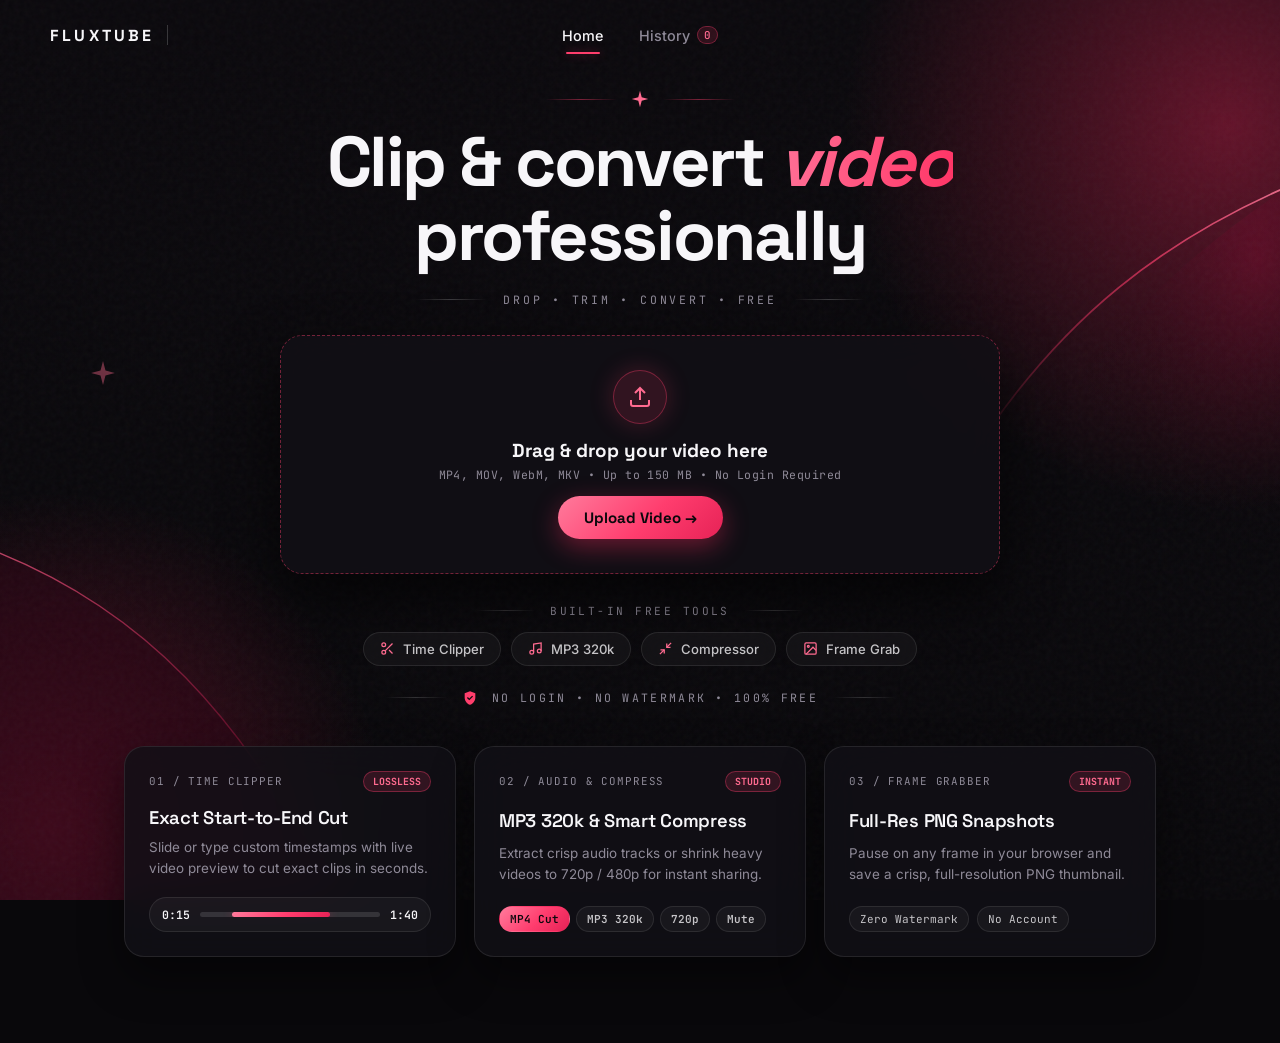
==== templates/index.html @ ae0ad6fe "Add dedicated drag-and-drop upload box" ====
<!DOCTYPE html>
<html lang="en">
<head>
  <meta charset="UTF-8" />
  <meta name="viewport" content="width=device-width, initial-scale=1.0" />
  <title>FLUXTUBE — Cinema-Grade YouTube Extractor</title>
  <link rel="preconnect" href="https://fonts.googleapis.com" />
  <link rel="preconnect" href="https://fonts.gstatic.com" crossorigin />
  <link href="https://fonts.googleapis.com/css2?family=Inter:wght@400;500;600;700&family=JetBrains+Mono:wght@400;500;600&family=Space+Grotesk:wght@500;600;700&display=swap" rel="stylesheet" />
  <link rel="stylesheet" href="/static/style.css?v=11" />
</head>
<body>
  <!-- Dark Obsidian & Luminous Crimson-Rose Arcs Background -->
  <div class="bg-canvas" aria-hidden="true">
    <svg class="bg-curves-svg" viewBox="0 0 1440 900" preserveAspectRatio="none">
      <defs>
        <linearGradient id="crimsonArcTR" x1="0" y1="1" x2="1" y2="0">
          <stop offset="0%" stop-color="#FF2E63" stop-opacity="0" />
          <stop offset="60%" stop-color="#FF3B6B" stop-opacity="0.65" />
          <stop offset="100%" stop-color="#FF85A4" stop-opacity="0.9" />
        </linearGradient>
        <linearGradient id="crimsonArcBL" x1="0" y1="0" x2="1" y2="1">
          <stop offset="0%" stop-color="#FF5E88" stop-opacity="0.75" />
          <stop offset="65%" stop-color="#C8164B" stop-opacity="0.35" />
          <stop offset="100%" stop-color="#09080B" stop-opacity="0" />
        </linearGradient>
        <radialGradient id="darkFoldTR" cx="88%" cy="12%" r="42%">
          <stop offset="0%" stop-color="#7A0C2E" stop-opacity="0.42" />
          <stop offset="100%" stop-color="#09080B" stop-opacity="0" />
        </radialGradient>
      </defs>
      <!-- Top-right glowing crimson light arc -->
      <path d="M940,900 C1040,560 1200,320 1480,170 L1480,900 Z" fill="url(#darkFoldTR)" />
      <path d="M1090,460 C1190,320 1310,235 1480,175" fill="none" stroke="url(#crimsonArcTR)" stroke-width="1.8" />
      <!-- Bottom-left glowing crimson light arc -->
      <path d="M-40,540 C160,600 280,720 390,920 L-40,920 Z" fill="#2B0714" opacity="0.55" />
      <path d="M-40,540 C160,600 280,720 390,920" fill="none" stroke="url(#crimsonArcBL)" stroke-width="1.6" />
    </svg>
  </div>
  <div class="bg-grain"></div>

  <div class="sparkle-accent" aria-hidden="true">
    <svg width="26" height="26" viewBox="0 0 24 24" fill="currentColor">
      <path d="M12 1L14.3 9.7L23 12L14.3 14.3L12 23L9.7 14.3L1 12L9.7 9.7L12 1Z" />
    </svg>
  </div>

  <header class="topbar">
    <div class="topbar-inner">
      <a href="/" class="brand">
        <span class="brand-name">FLUXTUBE</span>
        <span class="brand-divider"></span>
      </a>

      <nav class="nav-center">
        <a href="/" class="nav-link active">Home</a>
        <button type="button" class="nav-link" id="historyToggle">
          <span>History</span>
          <span class="history-count" id="historyCount">0</span>
        </button>
      </nav>

      <div class="topbar-actions"></div>
    </div>
  </header>

  <main class="container">
    <section class="hero-luxury" id="heroSection">
      <div class="hero-landing-only" id="heroTop">
        <div class="ornament-line">
          <svg width="18" height="18" viewBox="0 0 24 24" fill="currentColor">
            <path d="M12 1L14.3 9.7L23 12L14.3 14.3L12 23L9.7 14.3L1 12L9.7 9.7L12 1Z" />
          </svg>
        </div>

        <h1 class="hero-title">
          Clip &amp; convert <span class="serif-italic">video</span><br />professionally
        </h1>

        <div class="hero-subline">DROP • TRIM • CONVERT • FREE</div>
      </div>

      <div class="command-bar-wrap">
        <div class="upload-drop-box" id="dropZoneBar" role="button" tabindex="0">
          <input type="file" id="videoFileInput" accept="video/*,.mp4,.mov,.webm,.mkv,.m4v" hidden />
          <div class="upload-icon-ring">
            <svg width="24" height="24" viewBox="0 0 24 24" fill="none" stroke="currentColor" stroke-width="2">
              <path d="M21 15v4a2 2 0 0 1-2 2H5a2 2 0 0 1-2-2v-4"></path>
              <polyline points="17 8 12 3 7 8"></polyline>
              <line x1="12" y1="3" x2="12" y2="15"></line>
            </svg>
          </div>
          <div class="upload-copy">
            <div class="upload-title" id="dropFileLabel">Drag &amp; drop your video here</div>
            <div class="upload-sub">MP4, MOV, WebM, MKV • Up to 150 MB • No Login Required</div>
          </div>
          <button type="button" class="btn-primary upload-cta-btn" id="pickFileBtn">
            <span class="btn-label">Upload Video →</span>
          </button>
        </div>
        <div class="error-banner" id="errorBanner" hidden></div>
      </div>

      <div class="hero-landing-only" id="heroBottom">
        <div class="platforms-block">
          <div class="section-hairline-label">Built-In Free Tools</div>
          <div class="platforms-logos">
            <span class="platform-chip">
              <svg width="15" height="15" viewBox="0 0 24 24" fill="none" stroke="currentColor" stroke-width="2">
                <circle cx="6" cy="6" r="3"></circle>
                <circle cx="6" cy="18" r="3"></circle>
                <line x1="20" y1="4" x2="8.12" y2="15.88"></line>
                <line x1="14.47" y1="14.48" x2="20" y2="20"></line>
              </svg>
              <span>Time Clipper</span>
            </span>
            <span class="platform-chip">
              <svg width="15" height="15" viewBox="0 0 24 24" fill="none" stroke="currentColor" stroke-width="2">
                <path d="M9 18V5l12-2v13"></path>
                <circle cx="6" cy="18" r="3"></circle>
                <circle cx="18" cy="16" r="3"></circle>
              </svg>
              <span>MP3 320k</span>
            </span>
            <span class="platform-chip">
              <svg width="15" height="15" viewBox="0 0 24 24" fill="none" stroke="currentColor" stroke-width="2">
                <polyline points="4 14 10 14 10 20"></polyline>
                <polyline points="20 10 14 10 14 4"></polyline>
                <line x1="14" y1="10" x2="21" y2="3"></line>
                <line x1="3" y1="21" x2="10" y2="14"></line>
              </svg>
              <span>Compressor</span>
            </span>
            <span class="platform-chip">
              <svg width="15" height="15" viewBox="0 0 24 24" fill="none" stroke="currentColor" stroke-width="2">
                <rect x="3" y="3" width="18" height="18" rx="2"></rect>
                <circle cx="8.5" cy="8.5" r="1.5"></circle>
                <polyline points="21 15 16 10 5 21"></polyline>
              </svg>
              <span>Frame Grab</span>
            </span>
          </div>
        </div>

        <div class="trust-hairline">
          <svg width="16" height="16" viewBox="0 0 24 24" fill="currentColor">
            <path d="M12 2L4 5v6.09c0 5.05 3.41 9.76 8 10.91 4.59-1.15 8-5.86 8-10.91V5l-8-3zm-1.06 13.54L7.4 12l1.41-1.41 2.12 2.12 4.24-4.24 1.41 1.41-5.64 5.66z"/>
          </svg>
          <span>NO LOGIN • NO WATERMARK • 100% FREE</span>
        </div>
      </div>
    </section>

    <section class="intro-bento" id="introBento">
      <article class="intro-card spotlight-card">
        <div class="intro-top-row">
          <span class="intro-num">01 / TIME CLIPPER</span>
          <span class="intro-chip">LOSSLESS</span>
        </div>
        <h3>Exact Start-to-End Cut</h3>
        <p>Slide or type custom timestamps with live video preview to cut exact clips in seconds.</p>
        <div class="mini-timeline">
          <span class="mini-time">0:15</span>
          <div class="mini-bar"><div class="mini-bar-fill"></div></div>
          <span class="mini-time">1:40</span>
        </div>
      </article>

      <article class="intro-card spotlight-card">
        <div class="intro-top-row">
          <span class="intro-num">02 / AUDIO &amp; COMPRESS</span>
          <span class="intro-chip">STUDIO</span>
        </div>
        <h3>MP3 320k &amp; Smart Compress</h3>
        <p>Extract crisp audio tracks or shrink heavy videos to 720p / 480p for instant sharing.</p>
        <div class="mini-quality-row">
          <span class="mini-q active">MP4 Cut</span>
          <span class="mini-q">MP3 320k</span>
          <span class="mini-q">720p</span>
          <span class="mini-q">Mute</span>
        </div>
      </article>

      <article class="intro-card spotlight-card">
        <div class="intro-top-row">
          <span class="intro-num">03 / FRAME GRABBER</span>
          <span class="intro-chip">INSTANT</span>
        </div>
        <h3>Full-Res PNG Snapshots</h3>
        <p>Pause on any frame in your browser and save a crisp, full-resolution PNG thumbnail.</p>
        <div class="mini-trust-row">
          <span>Zero Watermark</span>
          <span>No Account</span>
        </div>
      </article>
    </section>

    <section class="studio-workspace" id="studioWorkspace" hidden>
      <div class="studio-grid">
        <div class="preview-card spotlight-card">
          <div class="preview-media-wrap">
            <video id="videoPreview" class="preview-video" controls playsinline></video>
            <span class="duration-pill" id="videoDuration">0:00</span>
            <span class="platform-pill-badge" id="videoPlatform">MP4</span>
          </div>

          <div class="preview-title-row">
            <h2 class="video-title" id="videoTitle">Video File</h2>
            <button type="button" class="btn-grab-frame" id="grabFrameBtn" title="Save current video frame as PNG">
              Grab Frame (PNG)
            </button>
          </div>
          <div class="frame-toast" id="frameToast" hidden></div>

          <div class="trimmer-box">
            <div class="trimmer-header">
              <span class="trimmer-label">Clip Time Range</span>
              <span class="clip-duration-badge" id="clipDurationBadge">Full Video</span>
            </div>

            <div class="dual-range-wrap">
              <div class="range-track-bg"></div>
              <div class="range-track-fill" id="rangeTrackFill"></div>
              <input type="range" id="startSlider" class="range-input" min="0" max="100" value="0" step="1" />
              <input type="range" id="endSlider" class="range-input" min="0" max="100" value="100" step="1" />
            </div>

            <div class="time-inputs-grid">
              <div class="time-field">
                <label for="startTimeInput">FROM</label>
                <input type="text" id="startTimeInput" class="time-text-input" value="0:00" />
              </div>
              <div class="time-sep">→</div>
              <div class="time-field">
                <label for="endTimeInput">TO</label>
                <input type="text" id="endTimeInput" class="time-text-input" value="0:00" />
              </div>
              <button type="button" class="btn-reset-trim" id="resetTrimBtn" title="Reset to full video">Reset</button>
            </div>
          </div>

          <div class="download-action-bar">
            <div class="selected-info">
              <span class="selected-kicker">READY TO EXPORT</span>
              <div class="selected-value" id="selectedSummaryText">Fast Clip MP4</div>
            </div>
            <button type="button" class="btn-download" id="downloadBtn">
              <svg width="17" height="17" viewBox="0 0 24 24" fill="none" stroke="currentColor" stroke-width="2.4">
                <path d="M21 15v4a2 2 0 0 1-2 2H5a2 2 0 0 1-2-2v-4"></path>
                <polyline points="7 10 12 15 17 10"></polyline>
                <line x1="12" y1="15" x2="12" y2="3"></line>
              </svg>
              <span id="downloadBtnLabel">Export File</span>
            </button>
          </div>

          <div class="progress-hud" id="progressHud" hidden>
            <div class="progress-top">
              <span class="progress-stage" id="progressStage">Preparing...</span>
              <span class="progress-pct" id="progressPct">0%</span>
            </div>
            <div class="progress-track">
              <div class="progress-fill" id="progressFill" style="width: 0%"></div>
            </div>
            <div class="progress-stats">
              <span id="progressSpeed">Input: —</span>
              <span id="progressEta">MP4</span>
            </div>
            <a href="#" class="btn-save-again" id="saveFileBtn" hidden>
              Save File Again
            </a>
          </div>
        </div>

        <div class="quality-panel spotlight-card">
          <div class="panel-header">
            <h3 class="panel-title">Select Output Mode</h3>
            <div class="filter-tabs">
              <button type="button" class="filter-tab active" data-filter="all">All</button>
              <button type="button" class="filter-tab" data-filter="video">Video</button>
              <button type="button" class="filter-tab" data-filter="audio">Audio</button>
            </div>
          </div>

          <div class="quality-grid" id="qualityGrid"></div>
        </div>
      </div>
    </section>
  </main>

  <aside class="history-drawer" id="historyDrawer" aria-hidden="true">
    <div class="drawer-header">
      <h3>Recent</h3>
      <div class="drawer-actions">
        <button type="button" class="btn-clear-history" id="clearHistoryBtn">Clear</button>
        <button type="button" class="btn-close-drawer" id="closeDrawerBtn">✕</button>
      </div>
    </div>
    <div class="drawer-list" id="historyList">
      <p class="drawer-empty">No exports yet.</p>
    </div>
  </aside>
  <div class="drawer-backdrop" id="drawerBackdrop" hidden></div>

  <script src="/static/app.js?v=12"></script>
</body>
</html>
---- static/style.css ----
:root {
  --bg-deep: #070609;
  --bg: #0b0a0e;
  --bg-mid: #121016;
  --surface: rgba(18, 16, 22, 0.82);
  --surface-card: rgba(20, 18, 24, 0.86);
  --surface-hover: rgba(30, 24, 32, 0.94);
  --text: #f7f6f9;
  --text-soft: rgba(247, 246, 249, 0.78);
  --text-muted: #8f8a98;
  --accent: #ff3e6c;
  --accent-soft: #ff6b90;
  --accent-grad: linear-gradient(135deg, #ff7b9c 0%, #ff3d6e 55%, #e62256 100%);
  --accent-dim: rgba(255, 62, 108, 0.14);
  --accent-border: rgba(255, 62, 108, 0.36);
  --accent-glow: rgba(255, 46, 99, 0.38);
  --border: rgba(255, 255, 255, 0.09);
  --border-strong: rgba(255, 255, 255, 0.18);
  --font-display: "Space Grotesk", "Inter", -apple-system, BlinkMacSystemFont, sans-serif;
  --font-sans: "Inter", -apple-system, BlinkMacSystemFont, sans-serif;
  --font-mono: "JetBrains Mono", monospace;
  --radius-lg: 20px;
  --radius-md: 14px;
}

[hidden] {
  display: none !important;
}

* {
  box-sizing: border-box;
  margin: 0;
  padding: 0;
}

html {
  background-color: #09080b;
  overscroll-behavior-y: none;
  min-height: 100%;
}

body {
  min-height: 100vh;
  background-color: #09080b;
  color: var(--text);
  font-family: var(--font-sans);
  overflow-x: hidden;
  -webkit-font-smoothing: antialiased;
}

/* Dark Obsidian Canvas with Luminous Crimson-Rose Sweeping Light Arcs */
.bg-canvas {
  position: fixed;
  inset: 0;
  z-index: 0;
  pointer-events: none;
  background:
    radial-gradient(620px circle at 96% 14%, rgba(255, 38, 92, 0.36), transparent 62%),
    radial-gradient(560px circle at 4% 92%, rgba(225, 24, 78, 0.34), transparent 60%),
    linear-gradient(180deg, #0b090d 0%, #09080b 100%);
  overflow: hidden;
  transition: filter 0.45s ease, transform 0.45s ease;
}

body.workspace-open .bg-canvas {
  filter: blur(14px) brightness(0.75);
  transform: scale(1.04);
}

body.workspace-open .sparkle-accent {
  opacity: 0;
  transition: opacity 0.3s ease;
}

.bg-curves-svg {
  position: absolute;
  inset: 0;
  width: 100%;
  height: 100%;
  object-fit: cover;
}

.bg-grain {
  position: fixed;
  inset: 0;
  opacity: 0.035;
  background-image: url("data:image/svg+xml,%3Csvg viewBox='0 0 200 200' xmlns='http://www.w3.org/2000/svg'%3E%3Cfilter id='n'%3E%3CfeTurbulence type='fractalNoise' baseFrequency='0.85' numOctaves='3' stitchTiles='stitch'/%3E%3C/filter%3E%3Crect width='100%25' height='100%25' filter='url(%23n)'/%3E%3C/svg%3E");
  pointer-events: none;
  z-index: 0;
}

.sparkle-accent {
  position: fixed;
  left: 7%;
  top: 40%;
  color: var(--accent-soft);
  opacity: 0.4;
  pointer-events: none;
  z-index: 1;
}

@media (max-width: 1100px) {
  .sparkle-accent { display: none; }
}

/* Header */
.topbar {
  position: sticky;
  top: 0;
  z-index: 50;
  padding: 20px 36px 10px;
}

.topbar-inner {
  max-width: 1180px;
  margin: 0 auto;
  display: grid;
  grid-template-columns: 1fr auto 1fr;
  align-items: center;
  gap: 16px;
}

.brand {
  display: inline-flex;
  align-items: center;
  gap: 12px;
  text-decoration: none;
  color: var(--text);
  justify-self: start;
}

.brand-name {
  font-family: var(--font-display);
  font-weight: 700;
  letter-spacing: 0.2em;
  font-size: 1rem;
}

.brand-divider {
  width: 1px;
  height: 20px;
  background: var(--border-strong);
}

.nav-center {
  display: flex;
  align-items: center;
  gap: 32px;
}

.nav-link {
  position: relative;
  background: none;
  border: none;
  color: var(--text-muted);
  font-family: var(--font-sans);
  font-size: 0.9rem;
  font-weight: 500;
  cursor: pointer;
  padding: 6px 2px;
  display: inline-flex;
  align-items: center;
  gap: 7px;
  transition: color 0.2s;
  text-decoration: none;
}

.nav-link:hover,
.nav-link.active {
  color: var(--text);
}

.nav-link.active::after {
  content: "";
  position: absolute;
  left: 50%;
  bottom: -4px;
  transform: translateX(-50%);
  width: 34px;
  height: 2px;
  border-radius: 999px;
  background: var(--accent);
  box-shadow: 0 0 10px var(--accent-glow);
}

.history-count {
  font-family: var(--font-mono);
  font-size: 0.68rem;
  background: var(--accent-dim);
  border: 1px solid var(--accent-border);
  color: var(--accent-soft);
  padding: 1px 6px;
  border-radius: 999px;
}

.topbar-actions {
  justify-self: end;
  display: flex;
  align-items: center;
  gap: 10px;
}

.pro-btn {
  display: inline-flex;
  align-items: center;
  gap: 8px;
  background: rgba(255, 255, 255, 0.05);
  color: var(--text);
  border: 1px solid var(--border-strong);
  border-radius: 999px;
  padding: 8px 17px;
  font-size: 0.82rem;
  font-weight: 600;
  cursor: pointer;
  backdrop-filter: blur(12px);
  transition: background 0.2s, border-color 0.2s, transform 0.15s;
}

.pro-btn:hover {
  background: var(--accent-dim);
  border-color: var(--accent);
  transform: translateY(-1px);
}

.pro-btn.unlocked {
  background: var(--accent-grad);
  color: #0b080c;
  border-color: transparent;
}

/* Main Container */
.container {
  position: relative;
  z-index: 2;
  max-width: 1080px;
  margin: 0 auto;
  padding: 30px 24px 86px;
}

/* Hero */
.hero-luxury {
  text-align: center;
  max-width: 820px;
  margin: 0 auto 40px;
}

.hero-luxury.compact-mode {
  margin-bottom: 22px;
}

.hero-luxury.compact-mode .command-bar-wrap {
  margin-bottom: 0;
}

.ornament-line {
  display: flex;
  align-items: center;
  justify-content: center;
  gap: 14px;
  margin-bottom: 18px;
  color: var(--accent-soft);
}

.ornament-line::before,
.ornament-line::after {
  content: "";
  width: 72px;
  height: 1px;
  background: linear-gradient(90deg, transparent, rgba(255, 62, 108, 0.45), transparent);
}

.hero-title {
  font-family: var(--font-display);
  font-size: clamp(2.6rem, 5.8vw, 4.4rem);
  font-weight: 700;
  line-height: 1.05;
  letter-spacing: -0.035em;
  color: var(--text);
  margin-bottom: 18px;
}

.serif-italic {
  font-family: var(--font-display);
  font-style: italic;
  font-weight: 700;
  color: var(--accent-soft);
  background: linear-gradient(90deg, #ff7096 0%, #ff3667 100%);
  -webkit-background-clip: text;
  background-clip: text;
  -webkit-text-fill-color: transparent;
}

.hero-subline {
  display: flex;
  align-items: center;
  justify-content: center;
  gap: 16px;
  font-family: var(--font-mono);
  font-size: 0.72rem;
  letter-spacing: 0.24em;
  color: var(--text-muted);
  margin-bottom: 28px;
}

.hero-subline::before,
.hero-subline::after {
  content: "";
  width: 72px;
  height: 1px;
  background: linear-gradient(90deg, transparent, rgba(255, 255, 255, 0.2), transparent);
}

/* Pill Command Bar */
.command-bar-wrap {
  max-width: 720px;
  margin: 0 auto 30px;
}

.command-bar {
  display: flex;
  align-items: center;
  gap: 10px;
  padding: 6px 6px 6px 22px;
  background: rgba(18, 16, 22, 0.88);
  border: 1px solid var(--border-strong);
  border-radius: 999px;
  box-shadow: 0 22px 54px rgba(0, 0, 0, 0.65);
  backdrop-filter: blur(18px);
  transition: border-color 0.2s, box-shadow 0.2s;
}

.command-bar:focus-within {
  border-color: var(--accent);
  box-shadow: 0 0 0 3px var(--accent-dim), 0 24px 58px rgba(0, 0, 0, 0.75);
}

.command-icon {
  color: var(--text-muted);
  display: grid;
  place-items: center;
}

.command-input {
  flex: 1;
  min-width: 0;
  background: transparent;
  border: none;
  outline: none;
  color: var(--text);
  font-size: 0.95rem;
  font-family: var(--font-sans);
}

.command-input::placeholder {
  color: #6b6675;
}

.btn-ghost {
  background: rgba(255, 255, 255, 0.06);
  color: var(--text-soft);
  border: 1px solid var(--border);
  border-radius: 999px;
  padding: 9px 15px;
  font-size: 0.82rem;
  font-weight: 600;
  cursor: pointer;
  transition: background 0.2s, color 0.2s;
}

.btn-ghost:hover {
  background: rgba(255, 255, 255, 0.12);
  color: var(--text);
}

.btn-primary {
  display: inline-flex;
  align-items: center;
  gap: 8px;
  background: var(--accent-grad);
  color: #0b080c;
  border: none;
  border-radius: 999px;
  padding: 12px 26px;
  font-family: var(--font-display);
  font-size: 0.94rem;
  font-weight: 700;
  cursor: pointer;
  box-shadow: 0 8px 26px var(--accent-glow);
  transition: transform 0.15s, box-shadow 0.2s;
}

.btn-primary:hover {
  transform: translateY(-1px);
  box-shadow: 0 12px 32px rgba(255, 62, 108, 0.5);
}

.btn-primary:disabled {
  opacity: 0.72;
  cursor: wait;
}

.btn-spinner {
  width: 14px;
  height: 14px;
  border: 2px solid rgba(11, 8, 12, 0.25);
  border-top-color: #0b080c;
  border-radius: 50%;
  animation: spin 0.7s linear infinite;
}

@keyframes spin {
  to { transform: rotate(360deg); }
}

.error-banner {
  margin-top: 12px;
  padding: 11px 16px;
  border-radius: 14px;
  background: rgba(255, 46, 99, 0.14);
  border: 1px solid var(--accent-border);
  color: #ff9cb5;
  font-size: 0.86rem;
  text-align: left;
}

/* Supported Platforms */
.platforms-block {
  margin-bottom: 24px;
}

.section-hairline-label {
  display: flex;
  align-items: center;
  justify-content: center;
  gap: 14px;
  font-family: var(--font-mono);
  font-size: 0.7rem;
  letter-spacing: 0.22em;
  color: var(--text-muted);
  text-transform: uppercase;
  margin-bottom: 14px;
}

.section-hairline-label::before,
.section-hairline-label::after {
  content: "";
  width: 60px;
  height: 1px;
  background: linear-gradient(90deg, transparent, rgba(255, 255, 255, 0.16), transparent);
}

.platforms-logos {
  display: flex;
  flex-wrap: wrap;
  justify-content: center;
  align-items: center;
  gap: 10px;
}

.platform-chip {
  display: inline-flex;
  align-items: center;
  gap: 8px;
  padding: 8px 16px;
  border-radius: 999px;
  background: rgba(255, 255, 255, 0.04);
  border: 1px solid var(--border);
  color: var(--text-soft);
  font-size: 0.82rem;
  font-weight: 500;
  backdrop-filter: blur(10px);
  transition: transform 0.16s, border-color 0.2s, background 0.2s, color 0.2s;
}

.platform-chip:hover {
  transform: translateY(-2px);
  border-color: var(--accent-border);
  background: var(--accent-dim);
  color: var(--text);
}

.platform-chip svg {
  color: var(--accent-soft);
  flex-shrink: 0;
}

/* Trust Strip */
.trust-hairline {
  display: flex;
  align-items: center;
  justify-content: center;
  gap: 14px;
  font-family: var(--font-mono);
  font-size: 0.72rem;
  letter-spacing: 0.2em;
  color: var(--text-muted);
}

.trust-hairline::before,
.trust-hairline::after {
  content: "";
  width: 64px;
  height: 1px;
  background: linear-gradient(90deg, transparent, rgba(255, 255, 255, 0.16), transparent);
}

.trust-hairline svg {
  color: var(--accent);
  flex-shrink: 0;
}

/* 3 Bento Cards */
.intro-bento {
  display: grid;
  grid-template-columns: repeat(3, 1fr);
  gap: 18px;
  margin-top: 8px;
}

.intro-card {
  padding: 24px;
  display: flex;
  flex-direction: column;
  justify-content: space-between;
  background: var(--surface-card);
  border: 1px solid var(--border);
  border-radius: 20px;
  box-shadow: 0 20px 44px rgba(0, 0, 0, 0.45);
  transition: transform 0.22s ease, border-color 0.22s ease, background 0.22s ease;
}

.intro-card:hover {
  transform: translateY(-4px);
  border-color: var(--accent-border);
  background: var(--surface-hover);
}

.intro-top-row {
  display: flex;
  justify-content: space-between;
  align-items: center;
  margin-bottom: 14px;
}

.intro-num {
  font-family: var(--font-mono);
  font-size: 0.68rem;
  color: var(--text-muted);
  letter-spacing: 0.08em;
}

.intro-chip {
  font-family: var(--font-mono);
  font-size: 0.62rem;
  font-weight: 700;
  padding: 3px 9px;
  border-radius: 999px;
  background: var(--accent-dim);
  border: 1px solid var(--accent-border);
  color: var(--accent-soft);
}

.intro-card h3 {
  font-family: var(--font-display);
  font-size: 1.15rem;
  font-weight: 600;
  letter-spacing: -0.015em;
  margin-bottom: 8px;
  color: var(--text);
}

.intro-card p {
  font-size: 0.84rem;
  line-height: 1.55;
  color: var(--text-muted);
  margin-bottom: 18px;
}

.mini-quality-row {
  display: flex;
  flex-wrap: wrap;
  gap: 6px;
}

.mini-q {
  font-family: var(--font-mono);
  font-size: 0.69rem;
  font-weight: 600;
  padding: 5px 10px;
  border-radius: 999px;
  border: 1px solid var(--border);
  background: rgba(255, 255, 255, 0.04);
  color: var(--text-soft);
}

.mini-q.active {
  background: var(--accent-grad);
  color: #0b080c;
  border-color: transparent;
}

.mini-timeline {
  display: flex;
  align-items: center;
  gap: 10px;
  padding: 9px 12px;
  border-radius: 999px;
  background: rgba(255, 255, 255, 0.04);
  border: 1px solid var(--border);
}

.mini-time {
  font-family: var(--font-mono);
  font-size: 0.72rem;
  color: var(--text);
  font-weight: 600;
}

.mini-bar {
  flex: 1;
  height: 5px;
  border-radius: 999px;
  background: rgba(255, 255, 255, 0.12);
  position: relative;
  overflow: hidden;
}

.mini-bar-fill {
  position: absolute;
  left: 18%;
  width: 54%;
  height: 100%;
  border-radius: 999px;
  background: var(--accent-grad);
  box-shadow: 0 0 10px var(--accent-glow);
}

.mini-trust-row {
  display: flex;
  gap: 8px;
}

.mini-trust-row span {
  font-family: var(--font-mono);
  font-size: 0.69rem;
  padding: 5px 10px;
  border-radius: 999px;
  background: rgba(255, 255, 255, 0.04);
  border: 1px solid var(--border);
  color: var(--text-soft);
}

/* Studio Workspace */
.studio-workspace {
  animation: fadeUp 0.32s ease;
}

@keyframes fadeUp {
  from { opacity: 0; transform: translateY(12px); }
  to { opacity: 1; transform: translateY(0); }
}

.studio-grid {
  display: grid;
  grid-template-columns: 410px 1fr;
  gap: 20px;
  align-items: start;
}

/* Spotlight Card */
.spotlight-card {
  position: relative;
  background: var(--surface);
  border: 1px solid var(--border);
  border-radius: var(--radius-lg);
  overflow: hidden;
  backdrop-filter: blur(18px);
}

.spotlight-card::before {
  content: "";
  position: absolute;
  inset: 0;
  background: radial-gradient(
    360px circle at var(--mouse-x, 50%) var(--mouse-y, 50%),
    rgba(255, 62, 108, 0.09),
    transparent 60%
  );
  opacity: 0;
  transition: opacity 0.25s;
  pointer-events: none;
}

.spotlight-card:hover::before {
  opacity: 1;
}

.preview-card {
  padding: 16px;
}

.preview-media-wrap {
  position: relative;
  border-radius: var(--radius-md);
  overflow: hidden;
  aspect-ratio: 16 / 9;
  background: #0d0b10;
}

.preview-thumb {
  width: 100%;
  height: 100%;
  object-fit: cover;
  display: block;
  transition: transform 0.4s ease;
}

.preview-card:hover .preview-thumb {
  transform: scale(1.03);
}

.duration-pill {
  position: absolute;
  bottom: 10px;
  left: 10px;
  font-family: var(--font-mono);
  font-size: 0.76rem;
  font-weight: 600;
  background: rgba(9, 8, 11, 0.88);
  color: var(--text);
  border: 1px solid var(--border-strong);
  padding: 4px 10px;
  border-radius: 8px;
}

.platform-pill-badge {
  position: absolute;
  top: 10px;
  right: 10px;
  font-family: var(--font-mono);
  font-size: 0.68rem;
  font-weight: 700;
  background: var(--accent-grad);
  color: #0b080c;
  padding: 4px 10px;
  border-radius: 999px;
}

.video-title {
  font-family: var(--font-display);
  font-size: 1.06rem;
  font-weight: 600;
  letter-spacing: -0.01em;
  line-height: 1.38;
  margin: 14px 2px;
  color: var(--text);
}

/* Direct Clipping Box */
.trimmer-box {
  padding: 14px;
  border-radius: var(--radius-md);
  background: rgba(255, 255, 255, 0.03);
  border: 1px solid var(--border);
  margin-bottom: 14px;
}

.trimmer-header {
  display: flex;
  justify-content: space-between;
  align-items: center;
  margin-bottom: 12px;
}

.trimmer-label {
  font-size: 0.84rem;
  font-weight: 600;
  color: var(--text);
}

.clip-duration-badge {
  font-family: var(--font-mono);
  font-size: 0.7rem;
  padding: 3px 8px;
  border-radius: 999px;
  background: var(--accent-dim);
  color: var(--accent-soft);
  font-weight: 600;
}

.dual-range-wrap {
  position: relative;
  height: 26px;
  display: flex;
  align-items: center;
  margin-bottom: 12px;
}

.range-track-bg {
  position: absolute;
  left: 0;
  right: 0;
  height: 6px;
  border-radius: 999px;
  background: rgba(255, 255, 255, 0.14);
}

.range-track-fill {
  position: absolute;
  height: 6px;
  border-radius: 999px;
  background: var(--accent-grad);
  box-shadow: 0 0 12px var(--accent-glow);
}

.range-input {
  position: absolute;
  width: 100%;
  pointer-events: none;
  -webkit-appearance: none;
  appearance: none;
  background: none;
}

.range-input::-webkit-slider-thumb {
  pointer-events: auto;
  -webkit-appearance: none;
  width: 17px;
  height: 17px;
  border-radius: 50%;
  background: #ff6b90;
  border: 2px solid #0b0a0e;
  cursor: grab;
  transition: transform 0.12s;
}

.range-input::-webkit-slider-thumb:hover {
  transform: scale(1.18);
}

.time-inputs-grid {
  display: grid;
  grid-template-columns: 1fr auto 1fr auto;
  align-items: end;
  gap: 8px;
}

.time-field label {
  display: block;
  font-family: var(--font-mono);
  font-size: 0.64rem;
  color: var(--text-muted);
  margin-bottom: 4px;
}

.time-text-input {
  width: 100%;
  background: rgba(9, 8, 11, 0.8);
  border: 1px solid var(--border);
  border-radius: 9px;
  padding: 7px 8px;
  color: var(--text);
  font-family: var(--font-mono);
  font-size: 0.84rem;
  font-weight: 600;
  text-align: center;
  outline: none;
}

.time-text-input:focus {
  border-color: var(--accent);
}

.time-sep {
  padding-bottom: 7px;
  color: var(--accent-soft);
  font-family: var(--font-mono);
}

.btn-reset-trim {
  background: rgba(255, 255, 255, 0.06);
  border: 1px solid var(--border);
  color: var(--text-soft);
  border-radius: 9px;
  padding: 8px 11px;
  font-size: 0.76rem;
  font-weight: 600;
  cursor: pointer;
}

.btn-reset-trim:hover {
  border-color: var(--accent-border);
  color: var(--text);
}

/* Download Action Bar */
.download-action-bar {
  display: flex;
  align-items: center;
  justify-content: space-between;
  gap: 12px;
  padding: 13px 14px;
  border-radius: var(--radius-md);
  background: rgba(255, 255, 255, 0.03);
  border: 1px solid var(--border);
}

.selected-kicker {
  display: block;
  font-family: var(--font-mono);
  font-size: 0.64rem;
  color: var(--text-muted);
  margin-bottom: 2px;
}

.selected-value {
  font-family: var(--font-display);
  font-weight: 700;
  font-size: 0.94rem;
  color: var(--text);
}

.btn-download {
  display: inline-flex;
  align-items: center;
  gap: 8px;
  background: var(--accent-grad);
  color: #0b080c;
  border: none;
  border-radius: 999px;
  padding: 11px 20px;
  font-family: var(--font-display);
  font-weight: 700;
  font-size: 0.9rem;
  cursor: pointer;
  box-shadow: 0 8px 24px var(--accent-glow);
  transition: transform 0.15s, box-shadow 0.2s;
}

.btn-download:hover {
  transform: translateY(-1px);
  box-shadow: 0 10px 28px rgba(255, 62, 108, 0.5);
}

.btn-download:disabled {
  opacity: 0.65;
  cursor: wait;
}

/* Progress HUD */
.progress-hud {
  margin-top: 12px;
  padding: 13px;
  border-radius: var(--radius-md);
  background: var(--accent-dim);
  border: 1px solid var(--accent-border);
}

.progress-top {
  display: flex;
  justify-content: space-between;
  font-size: 0.82rem;
  margin-bottom: 8px;
}

.progress-pct {
  font-family: var(--font-mono);
  font-weight: 700;
  color: var(--accent-soft);
}

.progress-track {
  height: 7px;
  border-radius: 999px;
  background: rgba(255, 255, 255, 0.14);
  overflow: hidden;
  margin-bottom: 8px;
}

.progress-fill {
  height: 100%;
  background: var(--accent-grad);
  border-radius: 999px;
  transition: width 0.25s ease;
}

.progress-stats {
  display: flex;
  justify-content: space-between;
  font-family: var(--font-mono);
  font-size: 0.72rem;
  color: var(--text-soft);
}

.btn-save-again {
  display: block;
  margin-top: 10px;
  text-align: center;
  padding: 9px;
  border-radius: 999px;
  background: var(--accent-grad);
  color: #0b080c;
  font-weight: 700;
  font-size: 0.84rem;
  text-decoration: none;
}

/* Quality Panel */
.quality-panel {
  padding: 20px;
}

.panel-header {
  display: flex;
  justify-content: space-between;
  align-items: center;
  margin-bottom: 16px;
}

.panel-title {
  font-family: var(--font-display);
  font-size: 1.14rem;
  font-weight: 600;
  letter-spacing: -0.01em;
}

.filter-tabs {
  display: flex;
  gap: 4px;
  background: rgba(255, 255, 255, 0.04);
  padding: 4px;
  border-radius: 999px;
  border: 1px solid var(--border);
}

.filter-tab {
  border: none;
  background: transparent;
  color: var(--text-muted);
  font-size: 0.78rem;
  font-weight: 600;
  padding: 6px 12px;
  border-radius: 999px;
  cursor: pointer;
}

.filter-tab.active {
  background: var(--accent-grad);
  color: #0b080c;
}

.quality-grid {
  display: grid;
  grid-template-columns: repeat(auto-fill, minmax(175px, 1fr));
  gap: 11px;
}

.quality-card {
  text-align: left;
  background: rgba(255, 255, 255, 0.03);
  border: 1px solid var(--border);
  border-radius: 15px;
  padding: 14px;
  color: var(--text);
  cursor: pointer;
  transition: transform 0.16s ease, border-color 0.2s ease, background 0.2s ease;
}

.quality-card:hover {
  transform: translateY(-2px);
  border-color: var(--border-strong);
  background: var(--surface-hover);
}

.quality-card.selected {
  border-color: transparent;
  background: var(--accent-grad);
  color: #0b080c;
  box-shadow: 0 10px 28px var(--accent-glow);
}

.q-top {
  display: flex;
  justify-content: space-between;
  align-items: center;
  margin-bottom: 8px;
}

.q-badge {
  font-family: var(--font-mono);
  font-size: 0.66rem;
  font-weight: 700;
  padding: 2px 7px;
  border-radius: 6px;
  background: var(--accent-dim);
  color: var(--accent-soft);
}

.quality-card.selected .q-badge {
  background: rgba(11, 8, 12, 0.85);
  color: #ff8aa8;
}

.q-ext {
  font-family: var(--font-mono);
  font-size: 0.7rem;
  opacity: 0.75;
}

.q-res {
  font-family: var(--font-display);
  font-size: 1.28rem;
  font-weight: 700;
  letter-spacing: -0.02em;
  margin-bottom: 3px;
}

.q-bottom {
  display: flex;
  justify-content: space-between;
  align-items: center;
  font-size: 0.78rem;
  opacity: 0.82;
}

/* History Drawer */
.drawer-backdrop {
  position: fixed;
  inset: 0;
  background: rgba(0, 0, 0, 0.65);
  backdrop-filter: blur(4px);
  z-index: 90;
}

.history-drawer {
  position: fixed;
  top: 0;
  right: 0;
  width: min(370px, 92vw);
  height: 100vh;
  background: #110f15;
  border-left: 1px solid var(--border-strong);
  z-index: 100;
  padding: 22px;
  display: flex;
  flex-direction: column;
  transform: translateX(100%);
  transition: transform 0.25s ease;
}

.history-drawer.open {
  transform: translateX(0);
}

.drawer-header {
  display: flex;
  justify-content: space-between;
  align-items: center;
  margin-bottom: 18px;
}

.drawer-actions {
  display: flex;
  gap: 8px;
}

.btn-clear-history, .btn-close-drawer {
  background: rgba(255, 255, 255, 0.06);
  border: 1px solid var(--border);
  color: var(--text);
  border-radius: 8px;
  padding: 6px 10px;
  font-size: 0.78rem;
  cursor: pointer;
}

.drawer-list {
  flex: 1;
  overflow-y: auto;
  display: flex;
  flex-direction: column;
  gap: 10px;
}

.drawer-empty {
  color: var(--text-muted);
  font-size: 0.88rem;
}

.history-item {
  display: flex;
  gap: 10px;
  padding: 10px;
  border-radius: 12px;
  background: rgba(255, 255, 255, 0.03);
  border: 1px solid var(--border);
  cursor: pointer;
  text-align: left;
  color: var(--text);
}

.history-item:hover {
  border-color: var(--accent);
}

.history-item img {
  width: 76px;
  height: 44px;
  border-radius: 8px;
  object-fit: cover;
}

.history-item-title {
  font-size: 0.83rem;
  font-weight: 600;
  line-height: 1.3;
  display: -webkit-box;
  -webkit-line-clamp: 2;
  -webkit-box-orient: vertical;
  overflow: hidden;
}

.history-item-sub {
  font-size: 0.72rem;
  color: var(--text-muted);
  margin-top: 3px;
}

/* Payment Gateway Modal */
.pay-modal-backdrop {
  position: fixed;
  inset: 0;
  background: rgba(0, 0, 0, 0.75);
  backdrop-filter: blur(8px);
  z-index: 120;
  display: grid;
  place-items: center;
  padding: 20px;
}

.pay-modal-backdrop[hidden] {
  display: none;
}

.pay-modal {
  width: min(440px, 100%);
  background: #131118;
  border: 1px solid var(--border-strong);
  border-radius: 22px;
  padding: 24px;
  box-shadow: 0 28px 70px rgba(0, 0, 0, 0.7);
  animation: fadeUp 0.22s ease;
}

.pay-modal-header {
  display: flex;
  justify-content: space-between;
  align-items: flex-start;
  margin-bottom: 18px;
}

.pay-kicker {
  font-family: var(--font-mono);
  font-size: 0.66rem;
  letter-spacing: 0.08em;
  color: var(--accent-soft);
}

.pay-modal-header h3 {
  font-family: var(--font-display);
  font-size: 1.32rem;
  font-weight: 700;
  margin-top: 2px;
}

.plan-grid {
  display: grid;
  grid-template-columns: 1fr 1fr;
  gap: 10px;
  margin-bottom: 16px;
}

.plan-card {
  text-align: left;
  padding: 13px;
  border-radius: 14px;
  background: rgba(255, 255, 255, 0.03);
  border: 1px solid var(--border);
  color: var(--text);
  cursor: pointer;
  display: flex;
  flex-direction: column;
  gap: 3px;
  transition: border-color 0.2s, background 0.2s;
}

.plan-card.selected {
  background: var(--accent-grad);
  color: #0b080c;
  border-color: transparent;
}

.plan-name { font-size: 0.78rem; font-weight: 700; }
.plan-price { font-family: var(--font-display); font-size: 1.3rem; font-weight: 700; }
.plan-price small { font-size: 0.72rem; font-weight: 500; opacity: 0.8; }
.plan-desc { font-size: 0.72rem; opacity: 0.8; }

.pay-method-tabs {
  display: grid;
  grid-template-columns: 1fr 1fr;
  gap: 6px;
  background: rgba(255, 255, 255, 0.04);
  padding: 4px;
  border-radius: 12px;
  margin-bottom: 14px;
}

.pay-tab {
  border: none;
  background: transparent;
  color: var(--text-muted);
  padding: 8px;
  border-radius: 9px;
  font-size: 0.82rem;
  font-weight: 600;
  cursor: pointer;
}

.pay-tab.active {
  background: var(--accent-grad);
  color: #0b080c;
}

.pay-label {
  display: block;
  font-family: var(--font-mono);
  font-size: 0.66rem;
  color: var(--text-muted);
  margin-bottom: 5px;
}

.pay-input {
  width: 100%;
  background: rgba(9, 8, 11, 0.85);
  border: 1px solid var(--border);
  border-radius: 10px;
  padding: 10px 12px;
  color: var(--text);
  font-family: var(--font-mono);
  font-size: 0.88rem;
  margin-bottom: 12px;
  outline: none;
}

.pay-input:focus {
  border-color: var(--accent);
}

.upi-apps {
  display: flex;
  gap: 6px;
  margin-bottom: 14px;
}

.upi-apps span {
  flex: 1;
  text-align: center;
  font-size: 0.72rem;
  font-weight: 600;
  padding: 6px;
  border-radius: 8px;
  background: rgba(255, 255, 255, 0.05);
  color: var(--text-soft);
}

.card-row {
  display: grid;
  grid-template-columns: 1fr 1fr;
  gap: 10px;
}

.btn-pay-submit {
  width: 100%;
  background: var(--accent-grad);
  color: #0b080c;
  border: none;
  border-radius: 999px;
  padding: 12px;
  font-family: var(--font-display);
  font-size: 0.94rem;
  font-weight: 700;
  cursor: pointer;
  box-shadow: 0 8px 24px var(--accent-glow);
  transition: transform 0.15s, box-shadow 0.2s;
}

.btn-pay-submit:hover {
  transform: translateY(-1px);
  box-shadow: 0 10px 28px rgba(255, 62, 108, 0.5);
}

.pay-status {
  margin-top: 12px;
  padding: 10px 12px;
  border-radius: 10px;
  background: var(--accent-dim);
  border: 1px solid var(--accent-border);
  font-size: 0.82rem;
  text-align: center;
}

/* Studio Upload Drop Box, Video Player & Frame Grabber */
.upload-drop-box {
  display: flex;
  flex-direction: column;
  align-items: center;
  justify-content: center;
  gap: 14px;
  padding: 34px 28px;
  background: rgba(18, 16, 22, 0.84);
  border: 1.5px dashed rgba(255, 62, 108, 0.42);
  border-radius: 22px;
  box-shadow: 0 24px 56px rgba(0, 0, 0, 0.62);
  backdrop-filter: blur(18px);
  cursor: pointer;
  transition: border-color 0.2s, background 0.2s, transform 0.18s, box-shadow 0.2s;
}

.upload-drop-box:hover,
.upload-drop-box.drag-over {
  border-color: var(--accent);
  background: rgba(30, 16, 24, 0.92);
  box-shadow: 0 0 0 4px var(--accent-dim), 0 26px 60px rgba(0, 0, 0, 0.74);
  transform: translateY(-2px);
}

.upload-icon-ring {
  width: 54px;
  height: 54px;
  border-radius: 50%;
  display: grid;
  place-items: center;
  background: var(--accent-dim);
  border: 1px solid var(--accent-border);
  color: var(--accent-soft);
  box-shadow: 0 0 24px rgba(255, 62, 108, 0.22);
}

.upload-copy {
  text-align: center;
}

.upload-title {
  font-family: var(--font-display);
  font-size: 1.18rem;
  font-weight: 700;
  color: var(--text);
  margin-bottom: 4px;
}

.upload-sub {
  font-family: var(--font-mono);
  font-size: 0.72rem;
  letter-spacing: 0.04em;
  color: var(--text-muted);
}

/* Compact single-row bar once a video is loaded into workspace */
.hero-luxury.compact-mode .upload-drop-box {
  flex-direction: row;
  justify-content: space-between;
  padding: 10px 12px 10px 18px;
  border-radius: 999px;
  border-style: solid;
  border-color: var(--border-strong);
  gap: 12px;
}

.hero-luxury.compact-mode .upload-icon-ring {
  width: 36px;
  height: 36px;
  flex-shrink: 0;
}

.hero-luxury.compact-mode .upload-icon-ring svg {
  width: 17px;
  height: 17px;
}

.hero-luxury.compact-mode .upload-copy {
  flex: 1;
  min-width: 0;
  text-align: left;
}

.hero-luxury.compact-mode .upload-title {
  font-size: 0.92rem;
  margin-bottom: 0;
  white-space: nowrap;
  overflow: hidden;
  text-overflow: ellipsis;
}

.hero-luxury.compact-mode .upload-sub {
  display: none;
}

.hero-luxury.compact-mode .upload-cta-btn {
  padding: 9px 18px;
  font-size: 0.84rem;
}

.preview-video {
  width: 100%;
  height: 100%;
  object-fit: contain;
  background: #050407;
  display: block;
}

.preview-title-row {
  display: flex;
  align-items: center;
  justify-content: space-between;
  gap: 10px;
  margin: 14px 2px 10px;
}

.preview-title-row .video-title {
  margin: 0;
  white-space: nowrap;
  overflow: hidden;
  text-overflow: ellipsis;
}

.btn-grab-frame {
  flex-shrink: 0;
  background: var(--accent-dim);
  border: 1px solid var(--accent-border);
  color: var(--accent-soft);
  border-radius: 999px;
  padding: 6px 12px;
  font-family: var(--font-mono);
  font-size: 0.7rem;
  font-weight: 600;
  cursor: pointer;
  transition: background 0.2s, color 0.2s, transform 0.15s;
}

.btn-grab-frame:hover {
  background: var(--accent-grad);
  color: #0b080c;
  border-color: transparent;
  transform: translateY(-1px);
}

.frame-toast {
  margin-bottom: 12px;
  padding: 7px 12px;
  border-radius: 10px;
  background: var(--accent-dim);
  border: 1px solid var(--accent-border);
  color: var(--accent-soft);
  font-family: var(--font-mono);
  font-size: 0.72rem;
}

@media (max-width: 900px) {
  .topbar-inner {
    grid-template-columns: auto auto;
  }
  .nav-center {
    display: none;
  }
  .studio-grid,
  .intro-bento {
    grid-template-columns: 1fr;
  }
}
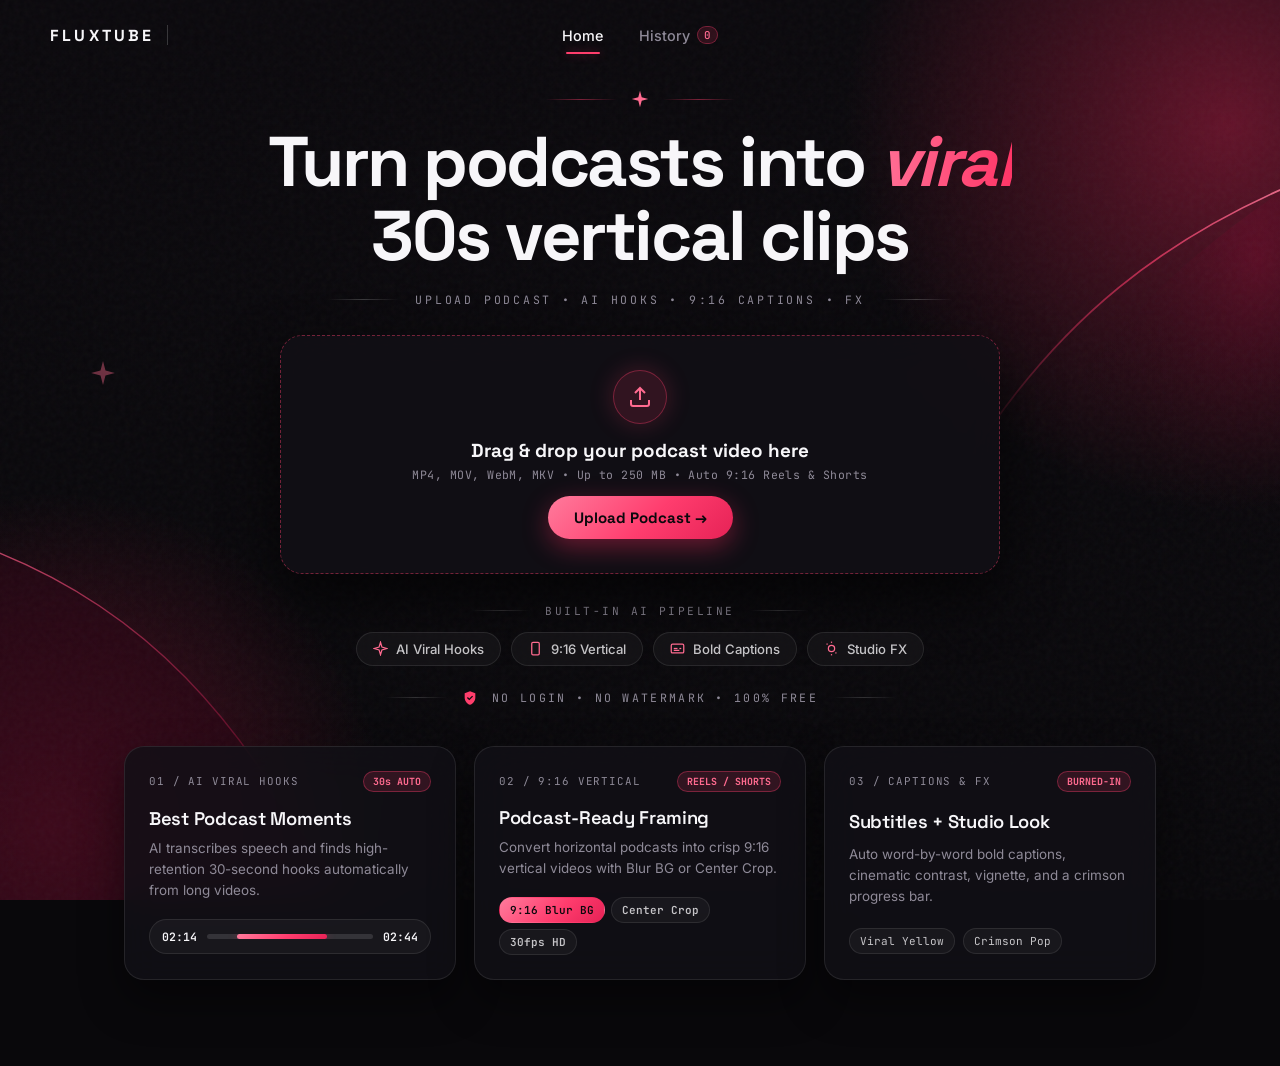
==== commit 8214f970: "Convert FLUXTUBE to AI Podcast Clipper" ====
--- a/templates/index.html
+++ b/templates/index.html
@@ -74,10 +74,10 @@
         </div>
 
         <h1 class="hero-title">
-          Clip &amp; convert <span class="serif-italic">video</span><br />professionally
+          Turn podcasts into <span class="serif-italic">viral</span><br />30s vertical clips
         </h1>
 
-        <div class="hero-subline">DROP • TRIM • CONVERT • FREE</div>
+        <div class="hero-subline">UPLOAD PODCAST • AI HOOKS • 9:16 CAPTIONS • FX</div>
       </div>
 
       <div class="command-bar-wrap">
@@ -91,11 +91,11 @@
             </svg>
           </div>
           <div class="upload-copy">
-            <div class="upload-title" id="dropFileLabel">Drag &amp; drop your video here</div>
-            <div class="upload-sub">MP4, MOV, WebM, MKV • Up to 150 MB • No Login Required</div>
+            <div class="upload-title" id="dropFileLabel">Drag &amp; drop your podcast video here</div>
+            <div class="upload-sub">MP4, MOV, WebM, MKV • Up to 250 MB • Auto 9:16 Reels &amp; Shorts</div>
           </div>
           <button type="button" class="btn-primary upload-cta-btn" id="pickFileBtn">
-            <span class="btn-label">Upload Video →</span>
+            <span class="btn-label">Upload Podcast →</span>
           </button>
         </div>
         <div class="error-banner" id="errorBanner" hidden></div>
@@ -103,41 +103,38 @@
 
       <div class="hero-landing-only" id="heroBottom">
         <div class="platforms-block">
-          <div class="section-hairline-label">Built-In Free Tools</div>
+          <div class="section-hairline-label">Built-In AI Pipeline</div>
           <div class="platforms-logos">
             <span class="platform-chip">
               <svg width="15" height="15" viewBox="0 0 24 24" fill="none" stroke="currentColor" stroke-width="2">
-                <circle cx="6" cy="6" r="3"></circle>
-                <circle cx="6" cy="18" r="3"></circle>
-                <line x1="20" y1="4" x2="8.12" y2="15.88"></line>
-                <line x1="14.47" y1="14.48" x2="20" y2="20"></line>
+                <path d="M12 2L14.3 9.7L22 12L14.3 14.3L12 22L9.7 14.3L2 12L9.7 9.7L12 2Z"></path>
               </svg>
-              <span>Time Clipper</span>
+              <span>AI Viral Hooks</span>
             </span>
             <span class="platform-chip">
               <svg width="15" height="15" viewBox="0 0 24 24" fill="none" stroke="currentColor" stroke-width="2">
-                <path d="M9 18V5l12-2v13"></path>
-                <circle cx="6" cy="18" r="3"></circle>
-                <circle cx="18" cy="16" r="3"></circle>
+                <rect x="6" y="2" width="12" height="20" rx="2"></rect>
               </svg>
-              <span>MP3 320k</span>
+              <span>9:16 Vertical</span>
             </span>
             <span class="platform-chip">
               <svg width="15" height="15" viewBox="0 0 24 24" fill="none" stroke="currentColor" stroke-width="2">
-                <polyline points="4 14 10 14 10 20"></polyline>
-                <polyline points="20 10 14 10 14 4"></polyline>
-                <line x1="14" y1="10" x2="21" y2="3"></line>
-                <line x1="3" y1="21" x2="10" y2="14"></line>
+                <rect x="2" y="5" width="20" height="14" rx="2"></rect>
+                <line x1="6" y1="12" x2="12" y2="12"></line>
+                <line x1="15" y1="12" x2="18" y2="12"></line>
+                <line x1="6" y1="15" x2="15" y2="15"></line>
               </svg>
-              <span>Compressor</span>
+              <span>Bold Captions</span>
             </span>
             <span class="platform-chip">
               <svg width="15" height="15" viewBox="0 0 24 24" fill="none" stroke="currentColor" stroke-width="2">
-                <rect x="3" y="3" width="18" height="18" rx="2"></rect>
-                <circle cx="8.5" cy="8.5" r="1.5"></circle>
-                <polyline points="21 15 16 10 5 21"></polyline>
+                <circle cx="12" cy="12" r="5"></circle>
+                <line x1="12" y1="1" x2="12" y2="3"></line>
+                <line x1="12" y1="21" x2="12" y2="23"></line>
+                <line x1="4.22" y1="4.22" x2="5.64" y2="5.64"></line>
+                <line x1="18.36" y1="18.36" x2="19.78" y2="19.78"></line>
               </svg>
-              <span>Frame Grab</span>
+              <span>Studio FX</span>
             </span>
           </div>
         </div>
@@ -154,43 +151,42 @@
     <section class="intro-bento" id="introBento">
       <article class="intro-card spotlight-card">
         <div class="intro-top-row">
-          <span class="intro-num">01 / TIME CLIPPER</span>
-          <span class="intro-chip">LOSSLESS</span>
-        </div>
-        <h3>Exact Start-to-End Cut</h3>
-        <p>Slide or type custom timestamps with live video preview to cut exact clips in seconds.</p>
+          <span class="intro-num">01 / AI VIRAL HOOKS</span>
+          <span class="intro-chip">30s AUTO</span>
+        </div>
+        <h3>Best Podcast Moments</h3>
+        <p>AI transcribes speech and finds high-retention 30-second hooks automatically from long videos.</p>
         <div class="mini-timeline">
-          <span class="mini-time">0:15</span>
+          <span class="mini-time">02:14</span>
           <div class="mini-bar"><div class="mini-bar-fill"></div></div>
-          <span class="mini-time">1:40</span>
+          <span class="mini-time">02:44</span>
         </div>
       </article>
 
       <article class="intro-card spotlight-card">
         <div class="intro-top-row">
-          <span class="intro-num">02 / AUDIO &amp; COMPRESS</span>
-          <span class="intro-chip">STUDIO</span>
-        </div>
-        <h3>MP3 320k &amp; Smart Compress</h3>
-        <p>Extract crisp audio tracks or shrink heavy videos to 720p / 480p for instant sharing.</p>
+          <span class="intro-num">02 / 9:16 VERTICAL</span>
+          <span class="intro-chip">REELS / SHORTS</span>
+        </div>
+        <h3>Podcast-Ready Framing</h3>
+        <p>Convert horizontal podcasts into crisp 9:16 vertical videos with Blur BG or Center Crop.</p>
         <div class="mini-quality-row">
-          <span class="mini-q active">MP4 Cut</span>
-          <span class="mini-q">MP3 320k</span>
-          <span class="mini-q">720p</span>
-          <span class="mini-q">Mute</span>
+          <span class="mini-q active">9:16 Blur BG</span>
+          <span class="mini-q">Center Crop</span>
+          <span class="mini-q">30fps HD</span>
         </div>
       </article>
 
       <article class="intro-card spotlight-card">
         <div class="intro-top-row">
-          <span class="intro-num">03 / FRAME GRABBER</span>
-          <span class="intro-chip">INSTANT</span>
-        </div>
-        <h3>Full-Res PNG Snapshots</h3>
-        <p>Pause on any frame in your browser and save a crisp, full-resolution PNG thumbnail.</p>
+          <span class="intro-num">03 / CAPTIONS &amp; FX</span>
+          <span class="intro-chip">BURNED-IN</span>
+        </div>
+        <h3>Subtitles + Studio Look</h3>
+        <p>Auto word-by-word bold captions, cinematic contrast, vignette, and a crimson progress bar.</p>
         <div class="mini-trust-row">
-          <span>Zero Watermark</span>
-          <span>No Account</span>
+          <span>Viral Yellow</span>
+          <span>Crimson Pop</span>
         </div>
       </article>
     </section>
@@ -204,55 +200,60 @@
             <span class="platform-pill-badge" id="videoPlatform">MP4</span>
           </div>
 
-          <div class="preview-title-row">
-            <h2 class="video-title" id="videoTitle">Video File</h2>
-            <button type="button" class="btn-grab-frame" id="grabFrameBtn" title="Save current video frame as PNG">
-              Grab Frame (PNG)
-            </button>
-          </div>
-          <div class="frame-toast" id="frameToast" hidden></div>
-
-          <div class="trimmer-box">
-            <div class="trimmer-header">
-              <span class="trimmer-label">Clip Time Range</span>
-              <span class="clip-duration-badge" id="clipDurationBadge">Full Video</span>
-            </div>
-
-            <div class="dual-range-wrap">
-              <div class="range-track-bg"></div>
-              <div class="range-track-fill" id="rangeTrackFill"></div>
-              <input type="range" id="startSlider" class="range-input" min="0" max="100" value="0" step="1" />
-              <input type="range" id="endSlider" class="range-input" min="0" max="100" value="100" step="1" />
-            </div>
-
-            <div class="time-inputs-grid">
-              <div class="time-field">
-                <label for="startTimeInput">FROM</label>
-                <input type="text" id="startTimeInput" class="time-text-input" value="0:00" />
-              </div>
-              <div class="time-sep">→</div>
-              <div class="time-field">
-                <label for="endTimeInput">TO</label>
-                <input type="text" id="endTimeInput" class="time-text-input" value="0:00" />
-              </div>
-              <button type="button" class="btn-reset-trim" id="resetTrimBtn" title="Reset to full video">Reset</button>
-            </div>
-          </div>
-
-          <div class="download-action-bar">
-            <div class="selected-info">
-              <span class="selected-kicker">READY TO EXPORT</span>
-              <div class="selected-value" id="selectedSummaryText">Fast Clip MP4</div>
-            </div>
-            <button type="button" class="btn-download" id="downloadBtn">
-              <svg width="17" height="17" viewBox="0 0 24 24" fill="none" stroke="currentColor" stroke-width="2.4">
-                <path d="M21 15v4a2 2 0 0 1-2 2H5a2 2 0 0 1-2-2v-4"></path>
-                <polyline points="7 10 12 15 17 10"></polyline>
-                <line x1="12" y1="15" x2="12" y2="3"></line>
-              </svg>
-              <span id="downloadBtnLabel">Export File</span>
-            </button>
-          </div>
+          <h2 class="video-title" id="videoTitle">Podcast Video</h2>
+          <div class="ai-status-pill" id="aiStatusBadge">Checking AI engine...</div>
+
+          <div class="ai-controls-box">
+            <div class="control-row">
+              <span class="control-label">CLIP LENGTH</span>
+              <div class="pill-group" data-setting="clip_len">
+                <button type="button" class="pill-opt" data-val="15">15s</button>
+                <button type="button" class="pill-opt active" data-val="30">30s</button>
+                <button type="button" class="pill-opt" data-val="45">45s</button>
+                <button type="button" class="pill-opt" data-val="60">60s</button>
+              </div>
+            </div>
+
+            <div class="control-row">
+              <span class="control-label">NUMBER OF CLIPS</span>
+              <div class="pill-group" data-setting="num_clips">
+                <button type="button" class="pill-opt" data-val="1">1 Clip</button>
+                <button type="button" class="pill-opt" data-val="2">2 Clips</button>
+                <button type="button" class="pill-opt active" data-val="3">3 Clips</button>
+              </div>
+            </div>
+
+            <div class="control-row">
+              <span class="control-label">9:16 FRAMING</span>
+              <div class="pill-group" data-setting="framing">
+                <button type="button" class="pill-opt active" data-val="blur_bg">Podcast Blur BG</button>
+                <button type="button" class="pill-opt" data-val="crop_9_16">Center Crop</button>
+              </div>
+            </div>
+
+            <div class="control-row">
+              <span class="control-label">CAPTION STYLE</span>
+              <div class="pill-group" data-setting="caption_style">
+                <button type="button" class="pill-opt active" data-val="viral_yellow">Viral Yellow</button>
+                <button type="button" class="pill-opt" data-val="crimson_pop">Crimson</button>
+                <button type="button" class="pill-opt" data-val="clean_white">White</button>
+                <button type="button" class="pill-opt" data-val="none">Off</button>
+              </div>
+            </div>
+
+            <div class="control-row">
+              <span class="control-label">VISUAL EFFECT</span>
+              <div class="pill-group" data-setting="effect">
+                <button type="button" class="pill-opt active" data-val="cinematic">Cinematic + Bar</button>
+                <button type="button" class="pill-opt" data-val="warm_podcast">Warm + Bar</button>
+                <button type="button" class="pill-opt" data-val="clean">Clean</button>
+              </div>
+            </div>
+          </div>
+
+          <button type="button" class="btn-download btn-generate-full" id="generateBtn">
+            <span id="generateBtnLabel">Generate 3 × 30s Clips →</span>
+          </button>
 
           <div class="progress-hud" id="progressHud" hidden>
             <div class="progress-top">
@@ -264,25 +265,24 @@
             </div>
             <div class="progress-stats">
               <span id="progressSpeed">Input: —</span>
-              <span id="progressEta">MP4</span>
-            </div>
-            <a href="#" class="btn-save-again" id="saveFileBtn" hidden>
-              Save File Again
-            </a>
+              <span id="progressEta">9:16 Reels</span>
+            </div>
           </div>
         </div>
 
         <div class="quality-panel spotlight-card">
           <div class="panel-header">
-            <h3 class="panel-title">Select Output Mode</h3>
-            <div class="filter-tabs">
-              <button type="button" class="filter-tab active" data-filter="all">All</button>
-              <button type="button" class="filter-tab" data-filter="video">Video</button>
-              <button type="button" class="filter-tab" data-filter="audio">Audio</button>
-            </div>
-          </div>
-
-          <div class="quality-grid" id="qualityGrid"></div>
+            <h3 class="panel-title">Generated Vertical Clips</h3>
+            <span class="clip-duration-badge" id="clipsCountBadge">Ready</span>
+          </div>
+
+          <div class="clips-empty-state" id="clipsEmptyState">
+            <div class="empty-reel-icon">9:16</div>
+            <h4>Your AI Reels &amp; Shorts will appear here</h4>
+            <p>Choose clip length, framing, captions, and effects on the left, then hit Generate.</p>
+          </div>
+
+          <div class="clips-gallery" id="clipsGallery"></div>
         </div>
       </div>
     </section>
@@ -297,11 +297,11 @@
       </div>
     </div>
     <div class="drawer-list" id="historyList">
-      <p class="drawer-empty">No exports yet.</p>
+      <p class="drawer-empty">No AI clips generated yet.</p>
     </div>
   </aside>
   <div class="drawer-backdrop" id="drawerBackdrop" hidden></div>
 
-  <script src="/static/app.js?v=12"></script>
+  <script src="/static/app.js?v=13"></script>
 </body>
 </html>
--- a/static/style.css
+++ b/static/style.css
@@ -1565,6 +1565,219 @@
   font-size: 0.72rem;
 }
 
+/* AI Podcast Clipper Controls & 9:16 Reels Gallery */
+.ai-status-pill {
+  display: inline-block;
+  font-family: var(--font-mono);
+  font-size: 0.68rem;
+  padding: 4px 10px;
+  border-radius: 999px;
+  background: rgba(255, 255, 255, 0.05);
+  border: 1px solid var(--border);
+  color: var(--text-muted);
+  margin-bottom: 14px;
+}
+
+.ai-status-pill.ai-on {
+  background: var(--accent-dim);
+  border-color: var(--accent-border);
+  color: var(--accent-soft);
+}
+
+.ai-controls-box {
+  display: flex;
+  flex-direction: column;
+  gap: 12px;
+  padding: 14px;
+  border-radius: var(--radius-md);
+  background: rgba(255, 255, 255, 0.03);
+  border: 1px solid var(--border);
+  margin-bottom: 14px;
+}
+
+.control-row {
+  display: flex;
+  flex-direction: column;
+  gap: 6px;
+}
+
+.control-label {
+  font-family: var(--font-mono);
+  font-size: 0.64rem;
+  letter-spacing: 0.08em;
+  color: var(--text-muted);
+}
+
+.pill-group {
+  display: flex;
+  flex-wrap: wrap;
+  gap: 6px;
+}
+
+.pill-opt {
+  background: rgba(255, 255, 255, 0.04);
+  border: 1px solid var(--border);
+  color: var(--text-soft);
+  border-radius: 999px;
+  padding: 6px 12px;
+  font-size: 0.76rem;
+  font-weight: 600;
+  cursor: pointer;
+  transition: background 0.18s, border-color 0.18s, color 0.18s;
+}
+
+.pill-opt:hover {
+  border-color: var(--accent-border);
+  color: var(--text);
+}
+
+.pill-opt.active {
+  background: var(--accent-grad);
+  border-color: transparent;
+  color: #0b080c;
+}
+
+.btn-generate-full {
+  width: 100%;
+  justify-content: center;
+  padding: 13px 20px;
+  font-size: 0.95rem;
+}
+
+.clips-empty-state {
+  text-align: center;
+  padding: 46px 20px;
+  border: 1px dashed var(--border-strong);
+  border-radius: 16px;
+  background: rgba(255, 255, 255, 0.02);
+}
+
+.empty-reel-icon {
+  display: inline-grid;
+  place-items: center;
+  width: 50px;
+  height: 76px;
+  border-radius: 12px;
+  border: 1.5px solid var(--accent-border);
+  background: var(--accent-dim);
+  color: var(--accent-soft);
+  font-family: var(--font-mono);
+  font-size: 0.78rem;
+  font-weight: 700;
+  margin-bottom: 14px;
+}
+
+.clips-empty-state h4 {
+  font-family: var(--font-display);
+  font-size: 1rem;
+  margin-bottom: 6px;
+}
+
+.clips-empty-state p {
+  font-size: 0.82rem;
+  color: var(--text-muted);
+  max-width: 320px;
+  margin: 0 auto;
+  line-height: 1.5;
+}
+
+.clips-gallery {
+  display: grid;
+  grid-template-columns: repeat(auto-fill, minmax(195px, 1fr));
+  gap: 14px;
+}
+
+.reel-card {
+  background: rgba(255, 255, 255, 0.03);
+  border: 1px solid var(--border);
+  border-radius: 16px;
+  overflow: hidden;
+  display: flex;
+  flex-direction: column;
+  transition: border-color 0.2s, transform 0.18s;
+}
+
+.reel-card:hover {
+  border-color: var(--accent-border);
+  transform: translateY(-2px);
+}
+
+.reel-video-wrap {
+  position: relative;
+  aspect-ratio: 9 / 16;
+  background: #050407;
+}
+
+.reel-video {
+  width: 100%;
+  height: 100%;
+  object-fit: cover;
+  display: block;
+}
+
+.reel-score-pill {
+  position: absolute;
+  top: 8px;
+  left: 8px;
+  font-family: var(--font-mono);
+  font-size: 0.65rem;
+  font-weight: 700;
+  padding: 3px 8px;
+  border-radius: 999px;
+  background: var(--accent-grad);
+  color: #0b080c;
+}
+
+.reel-time-pill {
+  position: absolute;
+  top: 8px;
+  right: 8px;
+  font-family: var(--font-mono);
+  font-size: 0.62rem;
+  padding: 3px 7px;
+  border-radius: 999px;
+  background: rgba(9, 8, 11, 0.85);
+  border: 1px solid var(--border-strong);
+  color: var(--text);
+}
+
+.reel-body {
+  padding: 12px;
+  display: flex;
+  flex-direction: column;
+  gap: 8px;
+}
+
+.reel-title {
+  font-family: var(--font-display);
+  font-size: 0.86rem;
+  font-weight: 600;
+  line-height: 1.3;
+  color: var(--text);
+}
+
+.reel-meta {
+  display: flex;
+  justify-content: space-between;
+  font-family: var(--font-mono);
+  font-size: 0.66rem;
+  color: var(--text-muted);
+}
+
+.btn-reel-dl {
+  display: block;
+  text-align: center;
+  padding: 8px 10px;
+  border-radius: 999px;
+  background: var(--accent-grad);
+  color: #0b080c;
+  font-family: var(--font-display);
+  font-size: 0.8rem;
+  font-weight: 700;
+  text-decoration: none;
+  box-shadow: 0 6px 18px var(--accent-glow);
+}
+
 @media (max-width: 900px) {
   .topbar-inner {
     grid-template-columns: auto auto;
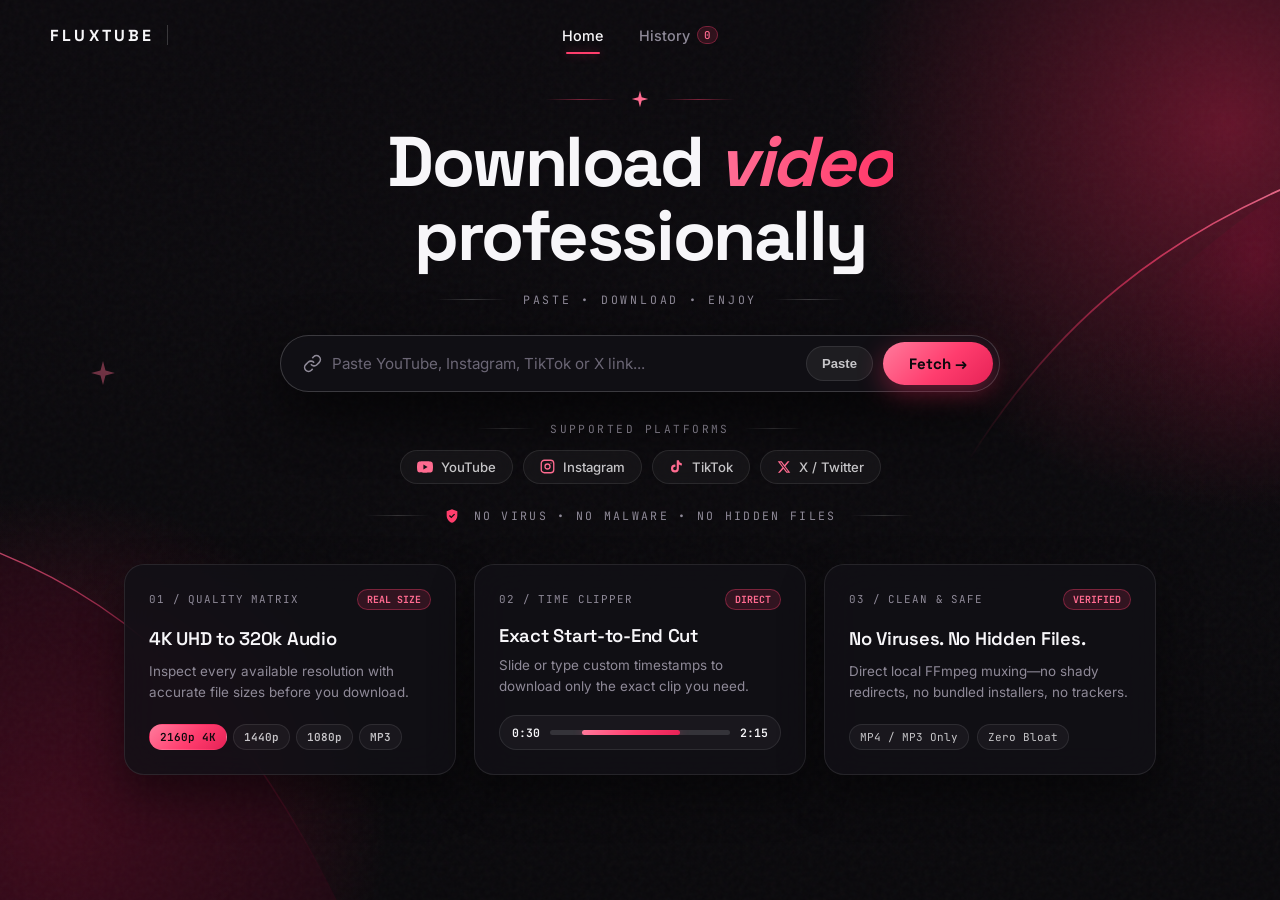
==== commit 924a2ae8: "Restore Video Downloader with multi-client YouTube fix" ====
--- a/templates/index.html
+++ b/templates/index.html
@@ -74,67 +74,68 @@
         </div>
 
         <h1 class="hero-title">
-          Turn podcasts into <span class="serif-italic">viral</span><br />30s vertical clips
+          Download <span class="serif-italic">video</span><br />professionally
         </h1>
 
-        <div class="hero-subline">UPLOAD PODCAST • AI HOOKS • 9:16 CAPTIONS • FX</div>
+        <div class="hero-subline">PASTE • DOWNLOAD • ENJOY</div>
       </div>
 
       <div class="command-bar-wrap">
-        <div class="upload-drop-box" id="dropZoneBar" role="button" tabindex="0">
-          <input type="file" id="videoFileInput" accept="video/*,.mp4,.mov,.webm,.mkv,.m4v" hidden />
-          <div class="upload-icon-ring">
-            <svg width="24" height="24" viewBox="0 0 24 24" fill="none" stroke="currentColor" stroke-width="2">
-              <path d="M21 15v4a2 2 0 0 1-2 2H5a2 2 0 0 1-2-2v-4"></path>
-              <polyline points="17 8 12 3 7 8"></polyline>
-              <line x1="12" y1="3" x2="12" y2="15"></line>
+        <form class="command-bar" id="analyzeForm">
+          <span class="command-icon">
+            <svg width="19" height="19" viewBox="0 0 24 24" fill="none" stroke="currentColor" stroke-width="2">
+              <path d="M10 13a5 5 0 0 0 7.54.54l3-3a5 5 0 0 0-7.07-7.07l-1.72 1.71"></path>
+              <path d="M14 11a5 5 0 0 0-7.54-.54l-3 3a5 5 0 0 0 7.07 7.07l1.71-1.71"></path>
             </svg>
-          </div>
-          <div class="upload-copy">
-            <div class="upload-title" id="dropFileLabel">Drag &amp; drop your podcast video here</div>
-            <div class="upload-sub">MP4, MOV, WebM, MKV • Up to 250 MB • Auto 9:16 Reels &amp; Shorts</div>
-          </div>
-          <button type="button" class="btn-primary upload-cta-btn" id="pickFileBtn">
-            <span class="btn-label">Upload Podcast →</span>
+          </span>
+          <input
+            type="url"
+            id="urlInput"
+            class="command-input"
+            placeholder="Paste YouTube, Instagram, TikTok or X link..."
+            autocomplete="off"
+            required
+          />
+          <button type="button" class="btn-ghost" id="pasteBtn" title="Paste from clipboard">
+            Paste
           </button>
-        </div>
+          <button type="submit" class="btn-primary" id="analyzeBtn">
+            <span class="btn-label">Fetch →</span>
+            <span class="btn-spinner" hidden></span>
+          </button>
+        </form>
         <div class="error-banner" id="errorBanner" hidden></div>
       </div>
 
       <div class="hero-landing-only" id="heroBottom">
         <div class="platforms-block">
-          <div class="section-hairline-label">Built-In AI Pipeline</div>
+          <div class="section-hairline-label">Supported Platforms</div>
           <div class="platforms-logos">
             <span class="platform-chip">
-              <svg width="15" height="15" viewBox="0 0 24 24" fill="none" stroke="currentColor" stroke-width="2">
-                <path d="M12 2L14.3 9.7L22 12L14.3 14.3L12 22L9.7 14.3L2 12L9.7 9.7L12 2Z"></path>
-              </svg>
-              <span>AI Viral Hooks</span>
-            </span>
-            <span class="platform-chip">
-              <svg width="15" height="15" viewBox="0 0 24 24" fill="none" stroke="currentColor" stroke-width="2">
-                <rect x="6" y="2" width="12" height="20" rx="2"></rect>
-              </svg>
-              <span>9:16 Vertical</span>
-            </span>
-            <span class="platform-chip">
-              <svg width="15" height="15" viewBox="0 0 24 24" fill="none" stroke="currentColor" stroke-width="2">
-                <rect x="2" y="5" width="20" height="14" rx="2"></rect>
-                <line x1="6" y1="12" x2="12" y2="12"></line>
-                <line x1="15" y1="12" x2="18" y2="12"></line>
-                <line x1="6" y1="15" x2="15" y2="15"></line>
-              </svg>
-              <span>Bold Captions</span>
-            </span>
-            <span class="platform-chip">
-              <svg width="15" height="15" viewBox="0 0 24 24" fill="none" stroke="currentColor" stroke-width="2">
-                <circle cx="12" cy="12" r="5"></circle>
-                <line x1="12" y1="1" x2="12" y2="3"></line>
-                <line x1="12" y1="21" x2="12" y2="23"></line>
-                <line x1="4.22" y1="4.22" x2="5.64" y2="5.64"></line>
-                <line x1="18.36" y1="18.36" x2="19.78" y2="19.78"></line>
-              </svg>
-              <span>Studio FX</span>
+              <svg width="16" height="16" viewBox="0 0 24 24" fill="currentColor">
+                <path d="M23.5 6.2a3 3 0 0 0-2.1-2.1C19.5 3.5 12 3.5 12 3.5s-7.5 0-9.4.6A3 3 0 0 0 .5 6.2 31.4 31.4 0 0 0 0 12a31.4 31.4 0 0 0 .5 5.8 3 3 0 0 0 2.1 2.1c1.9.6 9.4.6 9.4.6s7.5 0 9.4-.6a3 3 0 0 0 2.1-2.1A31.4 31.4 0 0 0 24 12a31.4 31.4 0 0 0-.5-5.8zM9.6 15.6V8.4l6.3 3.6-6.3 3.6z"/>
+              </svg>
+              <span>YouTube</span>
+            </span>
+            <span class="platform-chip">
+              <svg width="15" height="15" viewBox="0 0 24 24" fill="none" stroke="currentColor" stroke-width="2.1">
+                <rect x="2" y="2" width="20" height="20" rx="5"></rect>
+                <circle cx="12" cy="12" r="4"></circle>
+                <circle cx="17.5" cy="6.5" r="1" fill="currentColor" stroke="none"></circle>
+              </svg>
+              <span>Instagram</span>
+            </span>
+            <span class="platform-chip">
+              <svg width="15" height="15" viewBox="0 0 24 24" fill="currentColor">
+                <path d="M19.59 6.69a4.83 4.83 0 0 1-3.77-4.25V2h-3.45v13.67a2.89 2.89 0 0 1-2.88 2.5 2.89 2.89 0 0 1-2.89-2.89 2.89 2.89 0 0 1 2.89-2.89c.28 0 .54.04.79.1V9.01a6.27 6.27 0 0 0-.79-.05 6.34 6.34 0 0 0-6.34 6.34 6.34 6.34 0 0 0 6.34 6.34 6.34 6.34 0 0 0 6.33-6.34V8.69a8.18 8.18 0 0 0 4.78 1.52V6.76a4.85 4.85 0 0 1-1.01-.07z"/>
+              </svg>
+              <span>TikTok</span>
+            </span>
+            <span class="platform-chip">
+              <svg width="14" height="14" viewBox="0 0 24 24" fill="currentColor">
+                <path d="M18.244 2.25h3.308l-7.227 8.26 8.502 11.24H16.17l-5.214-6.817L4.99 21.75H1.68l7.73-8.835L1.254 2.25H8.08l4.713 6.231zm-1.161 17.52h1.833L7.084 4.126H5.117z"/>
+              </svg>
+              <span>X / Twitter</span>
             </span>
           </div>
         </div>
@@ -143,7 +144,7 @@
           <svg width="16" height="16" viewBox="0 0 24 24" fill="currentColor">
             <path d="M12 2L4 5v6.09c0 5.05 3.41 9.76 8 10.91 4.59-1.15 8-5.86 8-10.91V5l-8-3zm-1.06 13.54L7.4 12l1.41-1.41 2.12 2.12 4.24-4.24 1.41 1.41-5.64 5.66z"/>
           </svg>
-          <span>NO LOGIN • NO WATERMARK • 100% FREE</span>
+          <span>NO VIRUS • NO MALWARE • NO HIDDEN FILES</span>
         </div>
       </div>
     </section>
@@ -151,42 +152,43 @@
     <section class="intro-bento" id="introBento">
       <article class="intro-card spotlight-card">
         <div class="intro-top-row">
-          <span class="intro-num">01 / AI VIRAL HOOKS</span>
-          <span class="intro-chip">30s AUTO</span>
-        </div>
-        <h3>Best Podcast Moments</h3>
-        <p>AI transcribes speech and finds high-retention 30-second hooks automatically from long videos.</p>
-        <div class="mini-timeline">
-          <span class="mini-time">02:14</span>
-          <div class="mini-bar"><div class="mini-bar-fill"></div></div>
-          <span class="mini-time">02:44</span>
+          <span class="intro-num">01 / QUALITY MATRIX</span>
+          <span class="intro-chip">REAL SIZE</span>
+        </div>
+        <h3>4K UHD to 320k Audio</h3>
+        <p>Inspect every available resolution with accurate file sizes before you download.</p>
+        <div class="mini-quality-row">
+          <span class="mini-q active">2160p 4K</span>
+          <span class="mini-q">1440p</span>
+          <span class="mini-q">1080p</span>
+          <span class="mini-q">MP3</span>
         </div>
       </article>
 
       <article class="intro-card spotlight-card">
         <div class="intro-top-row">
-          <span class="intro-num">02 / 9:16 VERTICAL</span>
-          <span class="intro-chip">REELS / SHORTS</span>
-        </div>
-        <h3>Podcast-Ready Framing</h3>
-        <p>Convert horizontal podcasts into crisp 9:16 vertical videos with Blur BG or Center Crop.</p>
-        <div class="mini-quality-row">
-          <span class="mini-q active">9:16 Blur BG</span>
-          <span class="mini-q">Center Crop</span>
-          <span class="mini-q">30fps HD</span>
+          <span class="intro-num">02 / TIME CLIPPER</span>
+          <span class="intro-chip">DIRECT</span>
+        </div>
+        <h3>Exact Start-to-End Cut</h3>
+        <p>Slide or type custom timestamps to download only the exact clip you need.</p>
+        <div class="mini-timeline">
+          <span class="mini-time">0:30</span>
+          <div class="mini-bar"><div class="mini-bar-fill"></div></div>
+          <span class="mini-time">2:15</span>
         </div>
       </article>
 
       <article class="intro-card spotlight-card">
         <div class="intro-top-row">
-          <span class="intro-num">03 / CAPTIONS &amp; FX</span>
-          <span class="intro-chip">BURNED-IN</span>
-        </div>
-        <h3>Subtitles + Studio Look</h3>
-        <p>Auto word-by-word bold captions, cinematic contrast, vignette, and a crimson progress bar.</p>
+          <span class="intro-num">03 / CLEAN &amp; SAFE</span>
+          <span class="intro-chip">VERIFIED</span>
+        </div>
+        <h3>No Viruses. No Hidden Files.</h3>
+        <p>Direct local FFmpeg muxing—no shady redirects, no bundled installers, no trackers.</p>
         <div class="mini-trust-row">
-          <span>Viral Yellow</span>
-          <span>Crimson Pop</span>
+          <span>MP4 / MP3 Only</span>
+          <span>Zero Bloat</span>
         </div>
       </article>
     </section>
@@ -195,65 +197,54 @@
       <div class="studio-grid">
         <div class="preview-card spotlight-card">
           <div class="preview-media-wrap">
-            <video id="videoPreview" class="preview-video" controls playsinline></video>
+            <img id="videoThumb" class="preview-thumb" src="" alt="Video thumbnail" />
             <span class="duration-pill" id="videoDuration">0:00</span>
-            <span class="platform-pill-badge" id="videoPlatform">MP4</span>
-          </div>
-
-          <h2 class="video-title" id="videoTitle">Podcast Video</h2>
-          <div class="ai-status-pill" id="aiStatusBadge">Checking AI engine...</div>
-
-          <div class="ai-controls-box">
-            <div class="control-row">
-              <span class="control-label">CLIP LENGTH</span>
-              <div class="pill-group" data-setting="clip_len">
-                <button type="button" class="pill-opt" data-val="15">15s</button>
-                <button type="button" class="pill-opt active" data-val="30">30s</button>
-                <button type="button" class="pill-opt" data-val="45">45s</button>
-                <button type="button" class="pill-opt" data-val="60">60s</button>
+            <span class="platform-pill-badge" id="videoPlatform">YouTube</span>
+          </div>
+
+          <h2 class="video-title" id="videoTitle">Video Title</h2>
+
+          <div class="trimmer-box">
+            <div class="trimmer-header">
+              <span class="trimmer-label">Clip Time Range</span>
+              <span class="clip-duration-badge" id="clipDurationBadge">Full Video</span>
+            </div>
+
+            <div class="dual-range-wrap">
+              <div class="range-track-bg"></div>
+              <div class="range-track-fill" id="rangeTrackFill"></div>
+              <input type="range" id="startSlider" class="range-input" min="0" max="100" value="0" step="1" />
+              <input type="range" id="endSlider" class="range-input" min="0" max="100" value="100" step="1" />
+            </div>
+
+            <div class="time-inputs-grid">
+              <div class="time-field">
+                <label for="startTimeInput">FROM</label>
+                <input type="text" id="startTimeInput" class="time-text-input" value="0:00" />
               </div>
-            </div>
-
-            <div class="control-row">
-              <span class="control-label">NUMBER OF CLIPS</span>
-              <div class="pill-group" data-setting="num_clips">
-                <button type="button" class="pill-opt" data-val="1">1 Clip</button>
-                <button type="button" class="pill-opt" data-val="2">2 Clips</button>
-                <button type="button" class="pill-opt active" data-val="3">3 Clips</button>
+              <div class="time-sep">→</div>
+              <div class="time-field">
+                <label for="endTimeInput">TO</label>
+                <input type="text" id="endTimeInput" class="time-text-input" value="0:00" />
               </div>
-            </div>
-
-            <div class="control-row">
-              <span class="control-label">9:16 FRAMING</span>
-              <div class="pill-group" data-setting="framing">
-                <button type="button" class="pill-opt active" data-val="blur_bg">Podcast Blur BG</button>
-                <button type="button" class="pill-opt" data-val="crop_9_16">Center Crop</button>
-              </div>
-            </div>
-
-            <div class="control-row">
-              <span class="control-label">CAPTION STYLE</span>
-              <div class="pill-group" data-setting="caption_style">
-                <button type="button" class="pill-opt active" data-val="viral_yellow">Viral Yellow</button>
-                <button type="button" class="pill-opt" data-val="crimson_pop">Crimson</button>
-                <button type="button" class="pill-opt" data-val="clean_white">White</button>
-                <button type="button" class="pill-opt" data-val="none">Off</button>
-              </div>
-            </div>
-
-            <div class="control-row">
-              <span class="control-label">VISUAL EFFECT</span>
-              <div class="pill-group" data-setting="effect">
-                <button type="button" class="pill-opt active" data-val="cinematic">Cinematic + Bar</button>
-                <button type="button" class="pill-opt" data-val="warm_podcast">Warm + Bar</button>
-                <button type="button" class="pill-opt" data-val="clean">Clean</button>
-              </div>
-            </div>
-          </div>
-
-          <button type="button" class="btn-download btn-generate-full" id="generateBtn">
-            <span id="generateBtnLabel">Generate 3 × 30s Clips →</span>
-          </button>
+              <button type="button" class="btn-reset-trim" id="resetTrimBtn" title="Reset to full video">Reset</button>
+            </div>
+          </div>
+
+          <div class="download-action-bar">
+            <div class="selected-info">
+              <span class="selected-kicker">READY TO SAVE</span>
+              <div class="selected-value" id="selectedSummaryText">1080p MP4</div>
+            </div>
+            <button type="button" class="btn-download" id="downloadBtn">
+              <svg width="17" height="17" viewBox="0 0 24 24" fill="none" stroke="currentColor" stroke-width="2.4">
+                <path d="M21 15v4a2 2 0 0 1-2 2H5a2 2 0 0 1-2-2v-4"></path>
+                <polyline points="7 10 12 15 17 10"></polyline>
+                <line x1="12" y1="15" x2="12" y2="3"></line>
+              </svg>
+              <span id="downloadBtnLabel">Download</span>
+            </button>
+          </div>
 
           <div class="progress-hud" id="progressHud" hidden>
             <div class="progress-top">
@@ -264,25 +255,26 @@
               <div class="progress-fill" id="progressFill" style="width: 0%"></div>
             </div>
             <div class="progress-stats">
-              <span id="progressSpeed">Input: —</span>
-              <span id="progressEta">9:16 Reels</span>
-            </div>
+              <span id="progressSpeed">Speed: —</span>
+              <span id="progressEta">ETA: —</span>
+            </div>
+            <a href="#" class="btn-save-again" id="saveFileBtn" hidden>
+              Save File Again
+            </a>
           </div>
         </div>
 
         <div class="quality-panel spotlight-card">
           <div class="panel-header">
-            <h3 class="panel-title">Generated Vertical Clips</h3>
-            <span class="clip-duration-badge" id="clipsCountBadge">Ready</span>
-          </div>
-
-          <div class="clips-empty-state" id="clipsEmptyState">
-            <div class="empty-reel-icon">9:16</div>
-            <h4>Your AI Reels &amp; Shorts will appear here</h4>
-            <p>Choose clip length, framing, captions, and effects on the left, then hit Generate.</p>
-          </div>
-
-          <div class="clips-gallery" id="clipsGallery"></div>
+            <h3 class="panel-title">Select Quality</h3>
+            <div class="filter-tabs">
+              <button type="button" class="filter-tab active" data-filter="all">All</button>
+              <button type="button" class="filter-tab" data-filter="video">Video</button>
+              <button type="button" class="filter-tab" data-filter="audio">Audio</button>
+            </div>
+          </div>
+
+          <div class="quality-grid" id="qualityGrid"></div>
         </div>
       </div>
     </section>
@@ -297,11 +289,11 @@
       </div>
     </div>
     <div class="drawer-list" id="historyList">
-      <p class="drawer-empty">No AI clips generated yet.</p>
+      <p class="drawer-empty">No videos yet.</p>
     </div>
   </aside>
   <div class="drawer-backdrop" id="drawerBackdrop" hidden></div>
 
-  <script src="/static/app.js?v=13"></script>
+  <script src="/static/app.js?v=11"></script>
 </body>
 </html>
--- a/static/style.css
+++ b/static/style.css
@@ -1409,375 +1409,6 @@
   text-align: center;
 }
 
-/* Studio Upload Drop Box, Video Player & Frame Grabber */
-.upload-drop-box {
-  display: flex;
-  flex-direction: column;
-  align-items: center;
-  justify-content: center;
-  gap: 14px;
-  padding: 34px 28px;
-  background: rgba(18, 16, 22, 0.84);
-  border: 1.5px dashed rgba(255, 62, 108, 0.42);
-  border-radius: 22px;
-  box-shadow: 0 24px 56px rgba(0, 0, 0, 0.62);
-  backdrop-filter: blur(18px);
-  cursor: pointer;
-  transition: border-color 0.2s, background 0.2s, transform 0.18s, box-shadow 0.2s;
-}
-
-.upload-drop-box:hover,
-.upload-drop-box.drag-over {
-  border-color: var(--accent);
-  background: rgba(30, 16, 24, 0.92);
-  box-shadow: 0 0 0 4px var(--accent-dim), 0 26px 60px rgba(0, 0, 0, 0.74);
-  transform: translateY(-2px);
-}
-
-.upload-icon-ring {
-  width: 54px;
-  height: 54px;
-  border-radius: 50%;
-  display: grid;
-  place-items: center;
-  background: var(--accent-dim);
-  border: 1px solid var(--accent-border);
-  color: var(--accent-soft);
-  box-shadow: 0 0 24px rgba(255, 62, 108, 0.22);
-}
-
-.upload-copy {
-  text-align: center;
-}
-
-.upload-title {
-  font-family: var(--font-display);
-  font-size: 1.18rem;
-  font-weight: 700;
-  color: var(--text);
-  margin-bottom: 4px;
-}
-
-.upload-sub {
-  font-family: var(--font-mono);
-  font-size: 0.72rem;
-  letter-spacing: 0.04em;
-  color: var(--text-muted);
-}
-
-/* Compact single-row bar once a video is loaded into workspace */
-.hero-luxury.compact-mode .upload-drop-box {
-  flex-direction: row;
-  justify-content: space-between;
-  padding: 10px 12px 10px 18px;
-  border-radius: 999px;
-  border-style: solid;
-  border-color: var(--border-strong);
-  gap: 12px;
-}
-
-.hero-luxury.compact-mode .upload-icon-ring {
-  width: 36px;
-  height: 36px;
-  flex-shrink: 0;
-}
-
-.hero-luxury.compact-mode .upload-icon-ring svg {
-  width: 17px;
-  height: 17px;
-}
-
-.hero-luxury.compact-mode .upload-copy {
-  flex: 1;
-  min-width: 0;
-  text-align: left;
-}
-
-.hero-luxury.compact-mode .upload-title {
-  font-size: 0.92rem;
-  margin-bottom: 0;
-  white-space: nowrap;
-  overflow: hidden;
-  text-overflow: ellipsis;
-}
-
-.hero-luxury.compact-mode .upload-sub {
-  display: none;
-}
-
-.hero-luxury.compact-mode .upload-cta-btn {
-  padding: 9px 18px;
-  font-size: 0.84rem;
-}
-
-.preview-video {
-  width: 100%;
-  height: 100%;
-  object-fit: contain;
-  background: #050407;
-  display: block;
-}
-
-.preview-title-row {
-  display: flex;
-  align-items: center;
-  justify-content: space-between;
-  gap: 10px;
-  margin: 14px 2px 10px;
-}
-
-.preview-title-row .video-title {
-  margin: 0;
-  white-space: nowrap;
-  overflow: hidden;
-  text-overflow: ellipsis;
-}
-
-.btn-grab-frame {
-  flex-shrink: 0;
-  background: var(--accent-dim);
-  border: 1px solid var(--accent-border);
-  color: var(--accent-soft);
-  border-radius: 999px;
-  padding: 6px 12px;
-  font-family: var(--font-mono);
-  font-size: 0.7rem;
-  font-weight: 600;
-  cursor: pointer;
-  transition: background 0.2s, color 0.2s, transform 0.15s;
-}
-
-.btn-grab-frame:hover {
-  background: var(--accent-grad);
-  color: #0b080c;
-  border-color: transparent;
-  transform: translateY(-1px);
-}
-
-.frame-toast {
-  margin-bottom: 12px;
-  padding: 7px 12px;
-  border-radius: 10px;
-  background: var(--accent-dim);
-  border: 1px solid var(--accent-border);
-  color: var(--accent-soft);
-  font-family: var(--font-mono);
-  font-size: 0.72rem;
-}
-
-/* AI Podcast Clipper Controls & 9:16 Reels Gallery */
-.ai-status-pill {
-  display: inline-block;
-  font-family: var(--font-mono);
-  font-size: 0.68rem;
-  padding: 4px 10px;
-  border-radius: 999px;
-  background: rgba(255, 255, 255, 0.05);
-  border: 1px solid var(--border);
-  color: var(--text-muted);
-  margin-bottom: 14px;
-}
-
-.ai-status-pill.ai-on {
-  background: var(--accent-dim);
-  border-color: var(--accent-border);
-  color: var(--accent-soft);
-}
-
-.ai-controls-box {
-  display: flex;
-  flex-direction: column;
-  gap: 12px;
-  padding: 14px;
-  border-radius: var(--radius-md);
-  background: rgba(255, 255, 255, 0.03);
-  border: 1px solid var(--border);
-  margin-bottom: 14px;
-}
-
-.control-row {
-  display: flex;
-  flex-direction: column;
-  gap: 6px;
-}
-
-.control-label {
-  font-family: var(--font-mono);
-  font-size: 0.64rem;
-  letter-spacing: 0.08em;
-  color: var(--text-muted);
-}
-
-.pill-group {
-  display: flex;
-  flex-wrap: wrap;
-  gap: 6px;
-}
-
-.pill-opt {
-  background: rgba(255, 255, 255, 0.04);
-  border: 1px solid var(--border);
-  color: var(--text-soft);
-  border-radius: 999px;
-  padding: 6px 12px;
-  font-size: 0.76rem;
-  font-weight: 600;
-  cursor: pointer;
-  transition: background 0.18s, border-color 0.18s, color 0.18s;
-}
-
-.pill-opt:hover {
-  border-color: var(--accent-border);
-  color: var(--text);
-}
-
-.pill-opt.active {
-  background: var(--accent-grad);
-  border-color: transparent;
-  color: #0b080c;
-}
-
-.btn-generate-full {
-  width: 100%;
-  justify-content: center;
-  padding: 13px 20px;
-  font-size: 0.95rem;
-}
-
-.clips-empty-state {
-  text-align: center;
-  padding: 46px 20px;
-  border: 1px dashed var(--border-strong);
-  border-radius: 16px;
-  background: rgba(255, 255, 255, 0.02);
-}
-
-.empty-reel-icon {
-  display: inline-grid;
-  place-items: center;
-  width: 50px;
-  height: 76px;
-  border-radius: 12px;
-  border: 1.5px solid var(--accent-border);
-  background: var(--accent-dim);
-  color: var(--accent-soft);
-  font-family: var(--font-mono);
-  font-size: 0.78rem;
-  font-weight: 700;
-  margin-bottom: 14px;
-}
-
-.clips-empty-state h4 {
-  font-family: var(--font-display);
-  font-size: 1rem;
-  margin-bottom: 6px;
-}
-
-.clips-empty-state p {
-  font-size: 0.82rem;
-  color: var(--text-muted);
-  max-width: 320px;
-  margin: 0 auto;
-  line-height: 1.5;
-}
-
-.clips-gallery {
-  display: grid;
-  grid-template-columns: repeat(auto-fill, minmax(195px, 1fr));
-  gap: 14px;
-}
-
-.reel-card {
-  background: rgba(255, 255, 255, 0.03);
-  border: 1px solid var(--border);
-  border-radius: 16px;
-  overflow: hidden;
-  display: flex;
-  flex-direction: column;
-  transition: border-color 0.2s, transform 0.18s;
-}
-
-.reel-card:hover {
-  border-color: var(--accent-border);
-  transform: translateY(-2px);
-}
-
-.reel-video-wrap {
-  position: relative;
-  aspect-ratio: 9 / 16;
-  background: #050407;
-}
-
-.reel-video {
-  width: 100%;
-  height: 100%;
-  object-fit: cover;
-  display: block;
-}
-
-.reel-score-pill {
-  position: absolute;
-  top: 8px;
-  left: 8px;
-  font-family: var(--font-mono);
-  font-size: 0.65rem;
-  font-weight: 700;
-  padding: 3px 8px;
-  border-radius: 999px;
-  background: var(--accent-grad);
-  color: #0b080c;
-}
-
-.reel-time-pill {
-  position: absolute;
-  top: 8px;
-  right: 8px;
-  font-family: var(--font-mono);
-  font-size: 0.62rem;
-  padding: 3px 7px;
-  border-radius: 999px;
-  background: rgba(9, 8, 11, 0.85);
-  border: 1px solid var(--border-strong);
-  color: var(--text);
-}
-
-.reel-body {
-  padding: 12px;
-  display: flex;
-  flex-direction: column;
-  gap: 8px;
-}
-
-.reel-title {
-  font-family: var(--font-display);
-  font-size: 0.86rem;
-  font-weight: 600;
-  line-height: 1.3;
-  color: var(--text);
-}
-
-.reel-meta {
-  display: flex;
-  justify-content: space-between;
-  font-family: var(--font-mono);
-  font-size: 0.66rem;
-  color: var(--text-muted);
-}
-
-.btn-reel-dl {
-  display: block;
-  text-align: center;
-  padding: 8px 10px;
-  border-radius: 999px;
-  background: var(--accent-grad);
-  color: #0b080c;
-  font-family: var(--font-display);
-  font-size: 0.8rem;
-  font-weight: 700;
-  text-decoration: none;
-  box-shadow: 0 6px 18px var(--accent-glow);
-}
-
 @media (max-width: 900px) {
   .topbar-inner {
     grid-template-columns: auto auto;
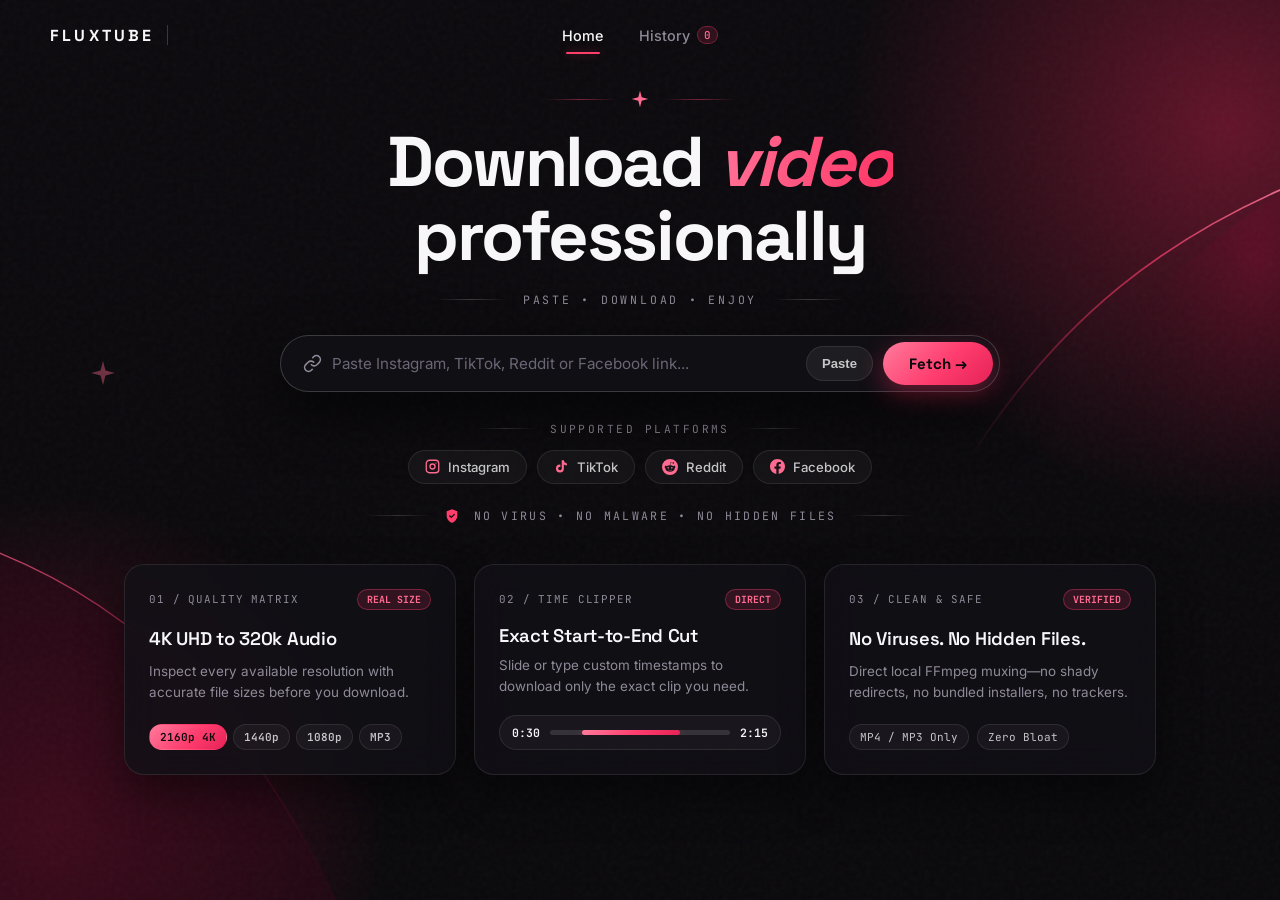
==== commit 49675b83: "Focus FLUXTUBE on Instagram, TikTok, Reddit and Facebook" ====
--- a/templates/index.html
+++ b/templates/index.html
@@ -92,7 +92,7 @@
             type="url"
             id="urlInput"
             class="command-input"
-            placeholder="Paste YouTube, Instagram, TikTok or X link..."
+            placeholder="Paste Instagram, TikTok, Reddit or Facebook link..."
             autocomplete="off"
             required
           />
@@ -112,12 +112,6 @@
           <div class="section-hairline-label">Supported Platforms</div>
           <div class="platforms-logos">
             <span class="platform-chip">
-              <svg width="16" height="16" viewBox="0 0 24 24" fill="currentColor">
-                <path d="M23.5 6.2a3 3 0 0 0-2.1-2.1C19.5 3.5 12 3.5 12 3.5s-7.5 0-9.4.6A3 3 0 0 0 .5 6.2 31.4 31.4 0 0 0 0 12a31.4 31.4 0 0 0 .5 5.8 3 3 0 0 0 2.1 2.1c1.9.6 9.4.6 9.4.6s7.5 0 9.4-.6a3 3 0 0 0 2.1-2.1A31.4 31.4 0 0 0 24 12a31.4 31.4 0 0 0-.5-5.8zM9.6 15.6V8.4l6.3 3.6-6.3 3.6z"/>
-              </svg>
-              <span>YouTube</span>
-            </span>
-            <span class="platform-chip">
               <svg width="15" height="15" viewBox="0 0 24 24" fill="none" stroke="currentColor" stroke-width="2.1">
                 <rect x="2" y="2" width="20" height="20" rx="5"></rect>
                 <circle cx="12" cy="12" r="4"></circle>
@@ -132,10 +126,16 @@
               <span>TikTok</span>
             </span>
             <span class="platform-chip">
-              <svg width="14" height="14" viewBox="0 0 24 24" fill="currentColor">
-                <path d="M18.244 2.25h3.308l-7.227 8.26 8.502 11.24H16.17l-5.214-6.817L4.99 21.75H1.68l7.73-8.835L1.254 2.25H8.08l4.713 6.231zm-1.161 17.52h1.833L7.084 4.126H5.117z"/>
-              </svg>
-              <span>X / Twitter</span>
+              <svg width="16" height="16" viewBox="0 0 24 24" fill="currentColor">
+                <path d="M12 0A12 12 0 0 0 0 12a12 12 0 0 0 12 12 12 12 0 0 0 12-12A12 12 0 0 0 12 0zm5.01 4.744c.688 0 1.25.561 1.25 1.249a1.25 1.25 0 0 1-2.498.056l-2.597-.547-.8 3.747c1.824.07 3.48.632 4.674 1.488.308-.309.73-.491 1.207-.491.968 0 1.754.786 1.754 1.754 0 .716-.435 1.333-1.01 1.614a3.111 3.111 0 0 1 .042.52c0 2.694-3.13 4.87-7.004 4.87-3.874 0-7.004-2.176-7.004-4.87 0-.183.015-.366.043-.534A1.748 1.748 0 0 1 4.028 12c0-.968.786-1.754 1.754-1.754.463 0 .898.196 1.207.49 1.207-.883 2.878-1.43 4.744-1.487l.885-4.182a.342.342 0 0 1 .14-.197.35.35 0 0 1 .238-.042l2.906.617a1.214 1.214 0 0 1 1.108-.701zM9.25 12C8.561 12 8 12.562 8 13.25c0 .687.561 1.248 1.25 1.248.687 0 1.248-.561 1.248-1.249 0-.688-.561-1.249-1.249-1.249zm5.5 0c-.687 0-1.248.561-1.248 1.25 0 .687.561 1.248 1.249 1.248.688 0 1.249-.561 1.249-1.249 0-.687-.562-1.249-1.25-1.249zm-5.466 3.99a.327.327 0 0 0-.231.094.33.33 0 0 0 0 .463c.842.842 2.484.913 2.961.913.477 0 2.105-.056 2.961-.913a.361.361 0 0 0 .029-.463.33.33 0 0 0-.464 0c-.547.533-1.684.73-2.512.73-.828 0-1.979-.196-2.512-.73a.326.326 0 0 0-.232-.095z"/>
+              </svg>
+              <span>Reddit</span>
+            </span>
+            <span class="platform-chip">
+              <svg width="15" height="15" viewBox="0 0 24 24" fill="currentColor">
+                <path d="M24 12.073c0-6.627-5.373-12-12-12s-12 5.373-12 12c0 5.99 4.388 10.954 10.125 11.854v-8.385H7.078v-3.47h3.047V9.43c0-3.007 1.792-4.669 4.533-4.669 1.312 0 2.686.235 2.686.235v2.953H15.83c-1.491 0-1.956.925-1.956 1.874v2.25h3.328l-.532 3.47h-2.796v8.385C19.612 23.027 24 18.062 24 12.073z"/>
+              </svg>
+              <span>Facebook</span>
             </span>
           </div>
         </div>
@@ -199,7 +199,7 @@
           <div class="preview-media-wrap">
             <img id="videoThumb" class="preview-thumb" src="" alt="Video thumbnail" />
             <span class="duration-pill" id="videoDuration">0:00</span>
-            <span class="platform-pill-badge" id="videoPlatform">YouTube</span>
+            <span class="platform-pill-badge" id="videoPlatform">Video</span>
           </div>
 
           <h2 class="video-title" id="videoTitle">Video Title</h2>
@@ -294,6 +294,6 @@
   </aside>
   <div class="drawer-backdrop" id="drawerBackdrop" hidden></div>
 
-  <script src="/static/app.js?v=11"></script>
+  <script src="/static/app.js?v=14"></script>
 </body>
 </html>
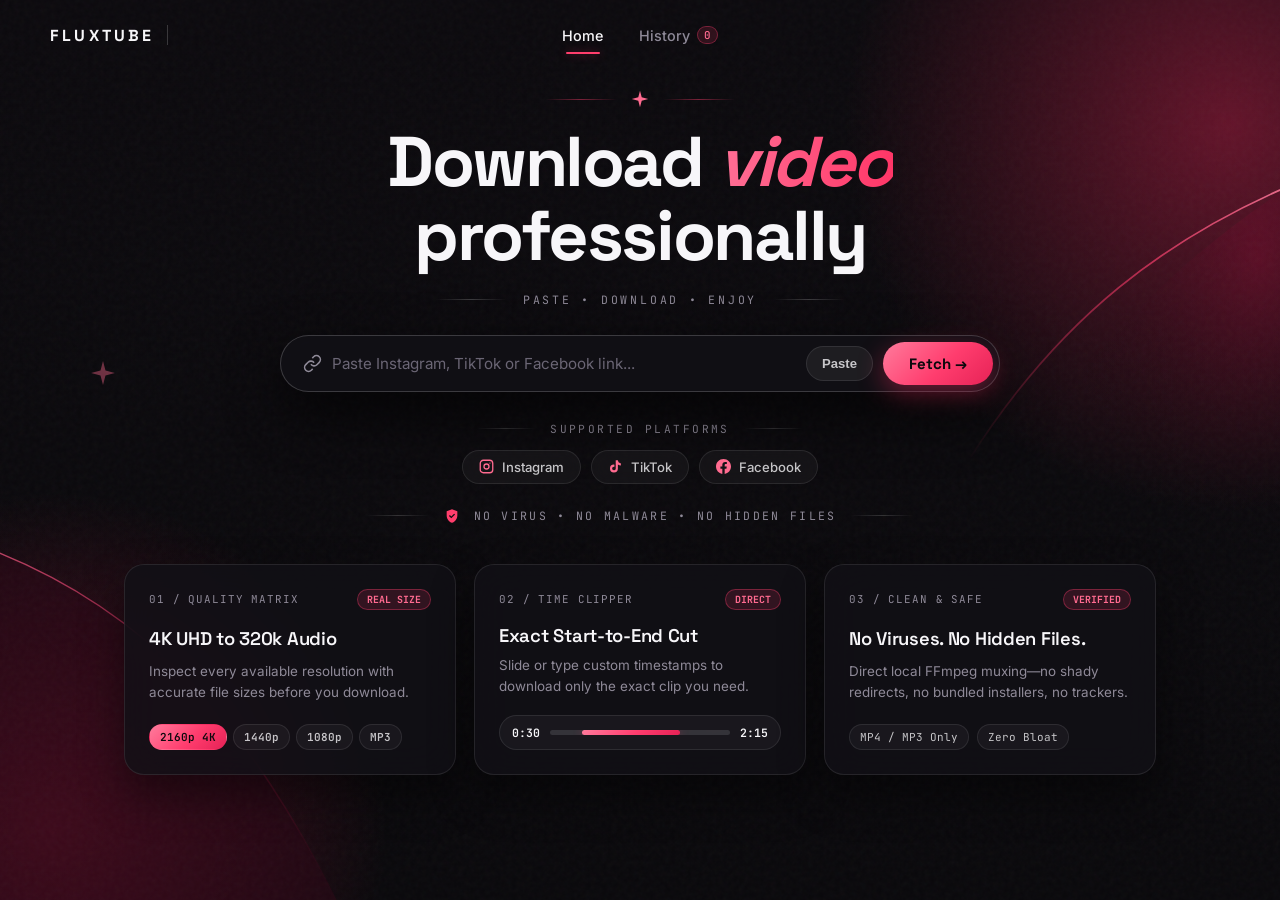
==== commit 9a2678cf: "Remove Reddit, keep Instagram, TikTok and Facebook" ====
--- a/templates/index.html
+++ b/templates/index.html
@@ -92,7 +92,7 @@
             type="url"
             id="urlInput"
             class="command-input"
-            placeholder="Paste Instagram, TikTok, Reddit or Facebook link..."
+            placeholder="Paste Instagram, TikTok or Facebook link..."
             autocomplete="off"
             required
           />
@@ -126,12 +126,6 @@
               <span>TikTok</span>
             </span>
             <span class="platform-chip">
-              <svg width="16" height="16" viewBox="0 0 24 24" fill="currentColor">
-                <path d="M12 0A12 12 0 0 0 0 12a12 12 0 0 0 12 12 12 12 0 0 0 12-12A12 12 0 0 0 12 0zm5.01 4.744c.688 0 1.25.561 1.25 1.249a1.25 1.25 0 0 1-2.498.056l-2.597-.547-.8 3.747c1.824.07 3.48.632 4.674 1.488.308-.309.73-.491 1.207-.491.968 0 1.754.786 1.754 1.754 0 .716-.435 1.333-1.01 1.614a3.111 3.111 0 0 1 .042.52c0 2.694-3.13 4.87-7.004 4.87-3.874 0-7.004-2.176-7.004-4.87 0-.183.015-.366.043-.534A1.748 1.748 0 0 1 4.028 12c0-.968.786-1.754 1.754-1.754.463 0 .898.196 1.207.49 1.207-.883 2.878-1.43 4.744-1.487l.885-4.182a.342.342 0 0 1 .14-.197.35.35 0 0 1 .238-.042l2.906.617a1.214 1.214 0 0 1 1.108-.701zM9.25 12C8.561 12 8 12.562 8 13.25c0 .687.561 1.248 1.25 1.248.687 0 1.248-.561 1.248-1.249 0-.688-.561-1.249-1.249-1.249zm5.5 0c-.687 0-1.248.561-1.248 1.25 0 .687.561 1.248 1.249 1.248.688 0 1.249-.561 1.249-1.249 0-.687-.562-1.249-1.25-1.249zm-5.466 3.99a.327.327 0 0 0-.231.094.33.33 0 0 0 0 .463c.842.842 2.484.913 2.961.913.477 0 2.105-.056 2.961-.913a.361.361 0 0 0 .029-.463.33.33 0 0 0-.464 0c-.547.533-1.684.73-2.512.73-.828 0-1.979-.196-2.512-.73a.326.326 0 0 0-.232-.095z"/>
-              </svg>
-              <span>Reddit</span>
-            </span>
-            <span class="platform-chip">
               <svg width="15" height="15" viewBox="0 0 24 24" fill="currentColor">
                 <path d="M24 12.073c0-6.627-5.373-12-12-12s-12 5.373-12 12c0 5.99 4.388 10.954 10.125 11.854v-8.385H7.078v-3.47h3.047V9.43c0-3.007 1.792-4.669 4.533-4.669 1.312 0 2.686.235 2.686.235v2.953H15.83c-1.491 0-1.956.925-1.956 1.874v2.25h3.328l-.532 3.47h-2.796v8.385C19.612 23.027 24 18.062 24 12.073z"/>
               </svg>
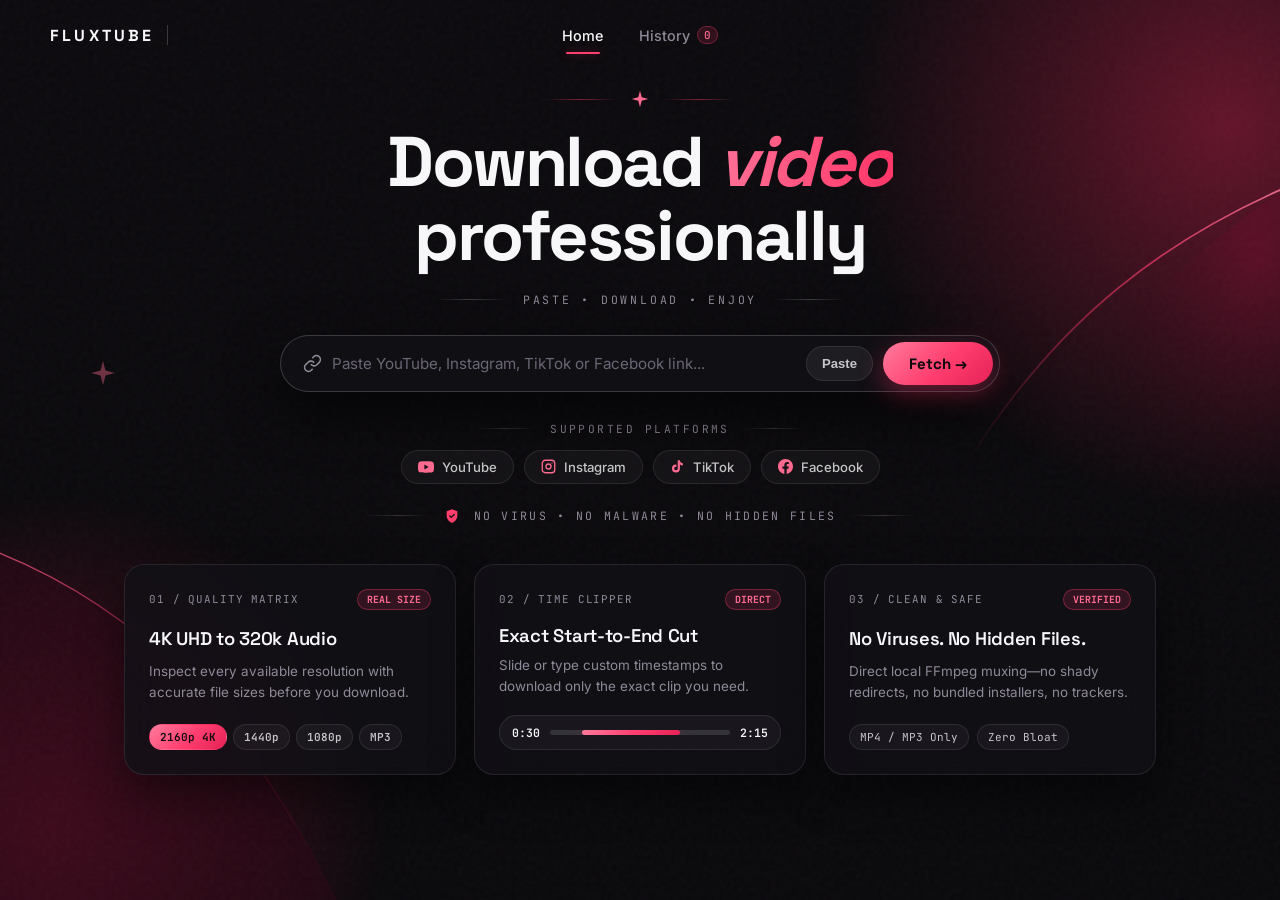
==== commit e9e30007: "Add Mac and Windows desktop app build" ====
--- a/templates/index.html
+++ b/templates/index.html
@@ -92,7 +92,7 @@
             type="url"
             id="urlInput"
             class="command-input"
-            placeholder="Paste Instagram, TikTok or Facebook link..."
+            placeholder="Paste YouTube, Instagram, TikTok or Facebook link..."
             autocomplete="off"
             required
           />
@@ -112,6 +112,12 @@
           <div class="section-hairline-label">Supported Platforms</div>
           <div class="platforms-logos">
             <span class="platform-chip">
+              <svg width="16" height="16" viewBox="0 0 24 24" fill="currentColor">
+                <path d="M23.5 6.2a3 3 0 0 0-2.1-2.1C19.5 3.5 12 3.5 12 3.5s-7.5 0-9.4.6A3 3 0 0 0 .5 6.2 31.4 31.4 0 0 0 0 12a31.4 31.4 0 0 0 .5 5.8 3 3 0 0 0 2.1 2.1c1.9.6 9.4.6 9.4.6s7.5 0 9.4-.6a3 3 0 0 0 2.1-2.1A31.4 31.4 0 0 0 24 12a31.4 31.4 0 0 0-.5-5.8zM9.6 15.6V8.4l6.3 3.6-6.3 3.6z"/>
+              </svg>
+              <span>YouTube</span>
+            </span>
+            <span class="platform-chip">
               <svg width="15" height="15" viewBox="0 0 24 24" fill="none" stroke="currentColor" stroke-width="2.1">
                 <rect x="2" y="2" width="20" height="20" rx="5"></rect>
                 <circle cx="12" cy="12" r="4"></circle>
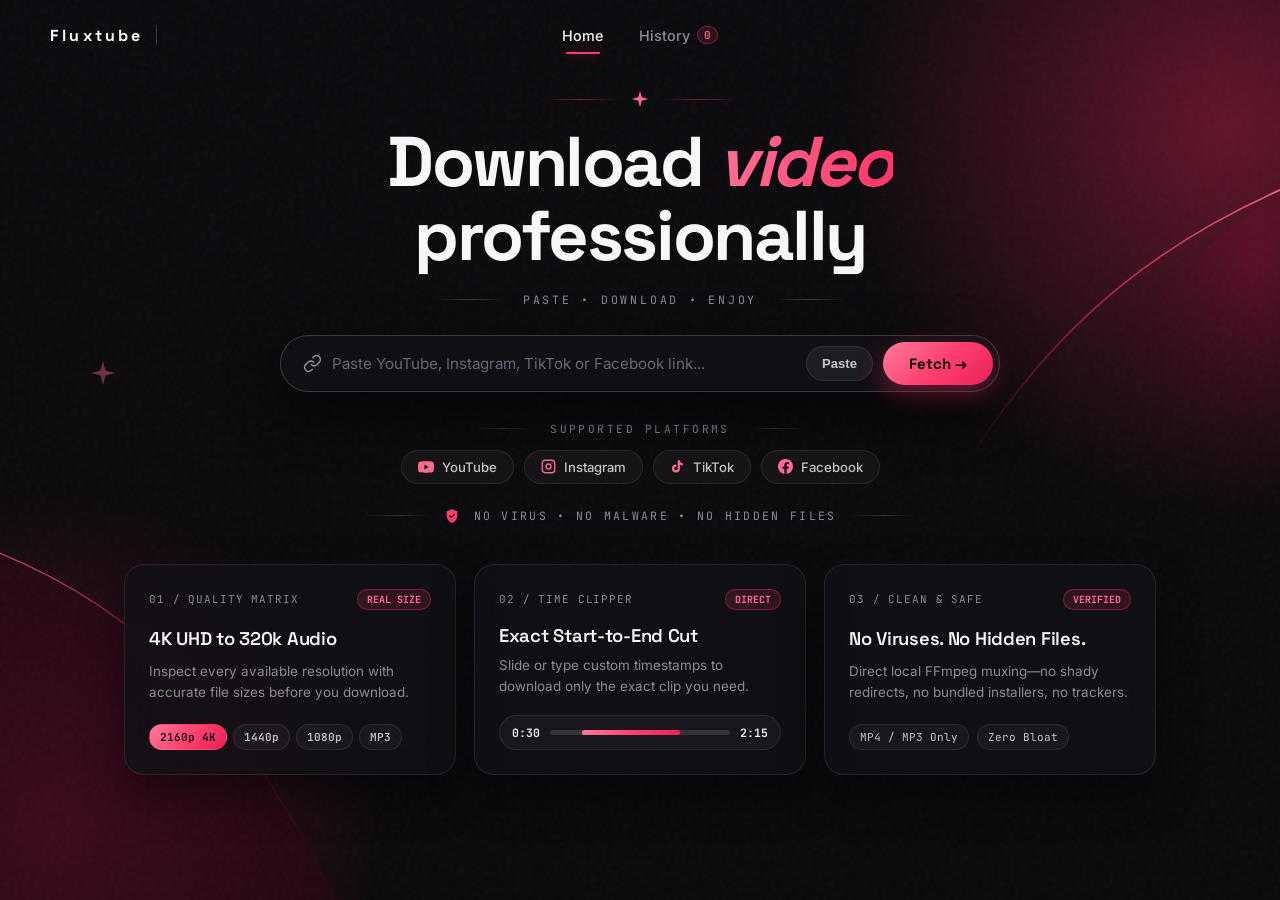
==== commit 1d18978d: "Rename app to Fluxtube and add launcher icon" ====
--- a/templates/index.html
+++ b/templates/index.html
@@ -48,7 +48,7 @@
   <header class="topbar">
     <div class="topbar-inner">
       <a href="/" class="brand">
-        <span class="brand-name">FLUXTUBE</span>
+        <span class="brand-name">Fluxtube</span>
         <span class="brand-divider"></span>
       </a>
 
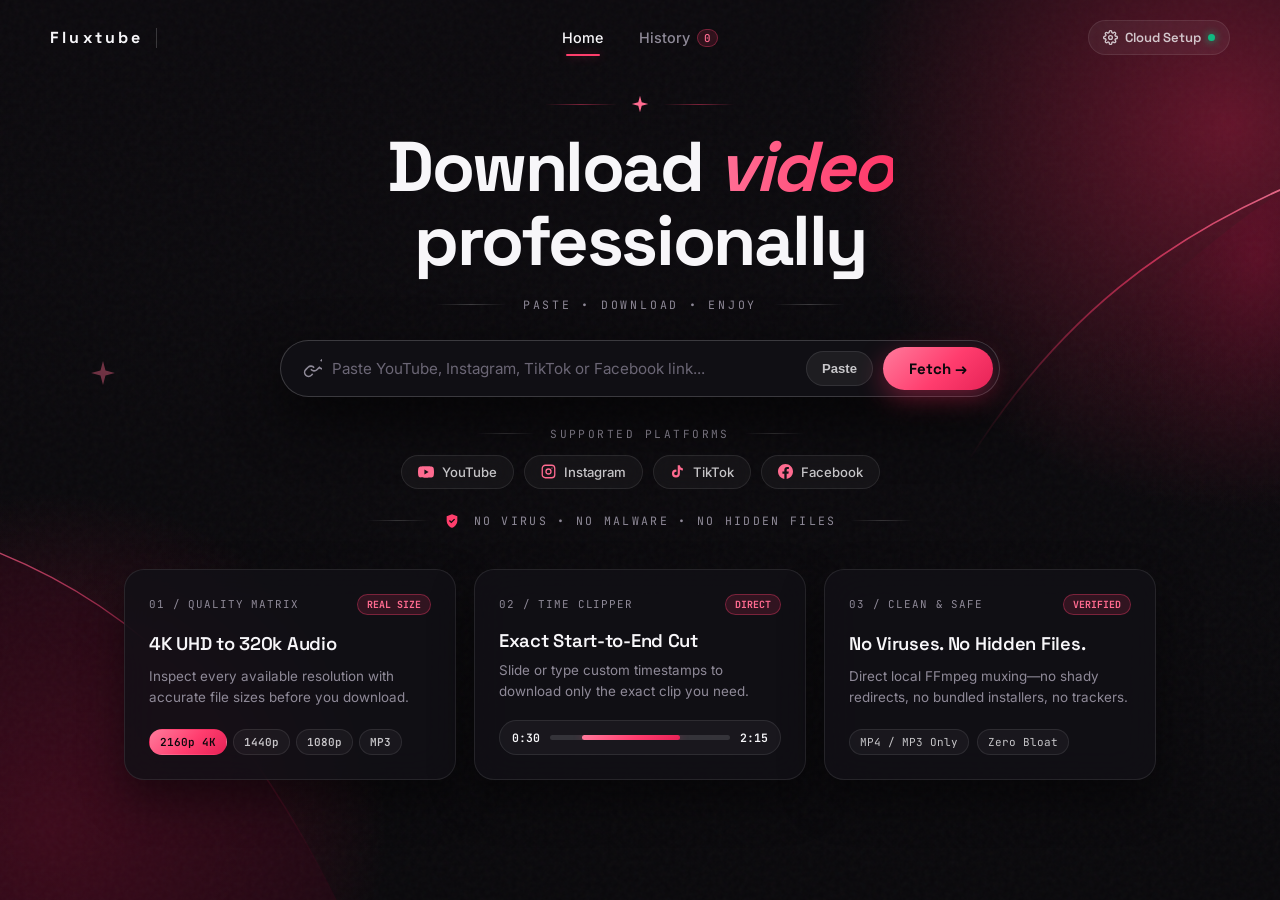
==== commit c906b6fd: "Add YouTube cloud fallback pipeline, settings modal, and cookie/proxy bypass" ====
--- a/templates/index.html
+++ b/templates/index.html
@@ -3,11 +3,11 @@
 <head>
   <meta charset="UTF-8" />
   <meta name="viewport" content="width=device-width, initial-scale=1.0" />
-  <title>FLUXTUBE — Cinema-Grade YouTube Extractor</title>
+  <title>FLUXTUBE — Cinema-Grade Video Extractor</title>
   <link rel="preconnect" href="https://fonts.googleapis.com" />
   <link rel="preconnect" href="https://fonts.gstatic.com" crossorigin />
   <link href="https://fonts.googleapis.com/css2?family=Inter:wght@400;500;600;700&family=JetBrains+Mono:wght@400;500;600&family=Space+Grotesk:wght@500;600;700&display=swap" rel="stylesheet" />
-  <link rel="stylesheet" href="/static/style.css?v=11" />
+  <link rel="stylesheet" href="/static/style.css?v=20" />
 </head>
 <body>
   <!-- Dark Obsidian & Luminous Crimson-Rose Arcs Background -->
@@ -60,7 +60,16 @@
         </button>
       </nav>
 
-      <div class="topbar-actions"></div>
+      <div class="topbar-actions">
+        <button type="button" class="btn-cloud-setup" id="settingsToggle" title="YouTube Cloud Bypass &amp; Settings">
+          <svg width="15" height="15" viewBox="0 0 24 24" fill="none" stroke="currentColor" stroke-width="2.2">
+            <path d="M12 15a3 3 0 1 0 0-6 3 3 0 0 0 0 6Z"/>
+            <path d="M19.4 15a1.65 1.65 0 0 0 .33 1.82l.06.06a2 2 0 0 1 0 2.83 2 2 0 0 1-2.83 0l-.06-.06a1.65 1.65 0 0 0-1.82-.33 1.65 1.65 0 0 0-1 1.51V21a2 2 0 0 1-2 2 2 2 0 0 1-2-2v-.09A1.65 1.65 0 0 0 9 19.4a1.65 1.65 0 0 0-1.82.33l-.06.06a2 2 0 0 1-2.83 0 2 2 0 0 1 0-2.83l.06-.06a1.65 1.65 0 0 0 .33-1.82 1.65 1.65 0 0 0-1.51-1H3a2 2 0 0 1-2-2 2 2 0 0 1 2-2h.09A1.65 1.65 0 0 0 4.6 9a1.65 1.65 0 0 0-.33-1.82l-.06-.06a2 2 0 0 1 0-2.83 2 2 0 0 1 2.83 0l.06.06a1.65 1.65 0 0 0 1.82.33H9a1.65 1.65 0 0 0 1-1.51V3a2 2 0 0 1 2-2 2 2 0 0 1 2 2v.09a1.65 1.65 0 0 0 1 1.51 1.65 1.65 0 0 0 1.82-.33l.06-.06a2 2 0 0 1 2.83 0 2 2 0 0 1 0 2.83l-.06.06a1.65 1.65 0 0 0-.33 1.82V9a1.65 1.65 0 0 0 1.51 1H21a2 2 0 0 1 2 2 2 2 0 0 1-2 2h-.09a1.65 1.65 0 0 0-1.51 1Z"/>
+          </svg>
+          <span>Cloud Setup</span>
+          <span class="status-indicator-dot" id="navStatusDot"></span>
+        </button>
+      </div>
     </div>
   </header>
 
@@ -84,7 +93,7 @@
         <form class="command-bar" id="analyzeForm">
           <span class="command-icon">
             <svg width="19" height="19" viewBox="0 0 24 24" fill="none" stroke="currentColor" stroke-width="2">
-              <path d="M10 13a5 5 0 0 0 7.54.54l3-3a5 5 0 0 0-7.07-7.07l-1.72 1.71"></path>
+              <path d="M10 13a5 5 0 0 0 7.54.54l3-3a5 5 0 0 0 7.54.54l3-3a5 5 0 0 0-7.07-7.07l-1.72 1.71"></path>
               <path d="M14 11a5 5 0 0 0-7.54-.54l-3 3a5 5 0 0 0 7.07 7.07l1.71-1.71"></path>
             </svg>
           </span>
@@ -200,6 +209,7 @@
             <img id="videoThumb" class="preview-thumb" src="" alt="Video thumbnail" />
             <span class="duration-pill" id="videoDuration">0:00</span>
             <span class="platform-pill-badge" id="videoPlatform">Video</span>
+            <span class="engine-pill-badge" id="engineBadge">Native Engine</span>
           </div>
 
           <h2 class="video-title" id="videoTitle">Video Title</h2>
@@ -262,6 +272,22 @@
               Save File Again
             </a>
           </div>
+
+          <!-- Fast Alternate Download Option for Immediate Browser Saving -->
+          <div class="alt-downloads-panel" id="altDownloadsPanel">
+            <span class="alt-label">Instant Alternate Download:</span>
+            <div class="alt-buttons-row">
+              <a href="#" class="btn-alt-dl" id="altCobaltBtn" target="_blank" rel="noopener noreferrer">
+                <span>⚡ Cobalt Engine</span>
+              </a>
+              <a href="#" class="btn-alt-dl" id="altPipedBtn" target="_blank" rel="noopener noreferrer">
+                <span>📺 Piped Direct</span>
+              </a>
+              <a href="#" class="btn-alt-dl" id="altTenDownBtn" target="_blank" rel="noopener noreferrer">
+                <span>📥 10Downloader</span>
+              </a>
+            </div>
+          </div>
         </div>
 
         <div class="quality-panel spotlight-card">
@@ -294,6 +320,95 @@
   </aside>
   <div class="drawer-backdrop" id="drawerBackdrop" hidden></div>
 
-  <script src="/static/app.js?v=14"></script>
+  <!-- Cloud Fix & Settings Modal -->
+  <div class="modal-backdrop" id="settingsBackdrop" hidden></div>
+  <aside class="settings-modal" id="settingsModal" hidden role="dialog" aria-modal="true" aria-labelledby="modalTitle">
+    <div class="modal-header">
+      <div class="modal-title-group">
+        <h3 id="modalTitle">Cloud Deployment &amp; YouTube Fix</h3>
+        <p class="modal-subtitle">Bypass YouTube's cloud datacenter bot challenge on Render</p>
+      </div>
+      <button type="button" class="btn-close-modal" id="closeSettingsBtn">✕</button>
+    </div>
+
+    <div class="modal-body">
+      <!-- Status Summary Card -->
+      <div class="cloud-status-card">
+        <div class="status-col">
+          <span class="status-col-label">Fallback Engine</span>
+          <span class="status-col-val text-success">Active (Invidious / Piped)</span>
+        </div>
+        <div class="status-col">
+          <span class="status-col-label">YouTube Cookies</span>
+          <span class="status-col-val" id="modalCookieStatus">Checking...</span>
+        </div>
+        <div class="status-col">
+          <span class="status-col-label">Custom Proxy</span>
+          <span class="status-col-val" id="modalProxyStatus">None</span>
+        </div>
+      </div>
+
+      <!-- Quick Explanation in Hinglish -->
+      <div class="modal-info-box">
+        <strong>YouTube block kyun karta hai?</strong> YouTube sabhi cloud datacenter IPs (Render, AWS, GCP) ko bot samajh kar block karta hai. Website me <strong>Auto Fallback Engine</strong> enabled hai, par direct full 4K &amp; fastest server download ke liye neeche Cookies paste karein ya proxy set karein.
+      </div>
+
+      <!-- Option 1: Direct Cookie Paste -->
+      <div class="modal-section">
+        <div class="section-title-row">
+          <span class="section-badge">Option 1</span>
+          <h4>Quick Paste Cookies (Fastest)</h4>
+        </div>
+        <p class="section-desc">Browser se YouTube cookies export karke yahan paste karein aur Save karein:</p>
+        <textarea id="modalCookiesInput" class="modal-textarea" rows="4" placeholder="# Netscape HTTP Cookie File... Paste cookies.txt content here"></textarea>
+        <div class="modal-actions-row">
+          <button type="button" class="btn-primary-sm" id="saveCookiesBtn">Save &amp; Activate Cookies</button>
+          <span class="save-status-msg" id="cookieSaveMsg"></span>
+        </div>
+      </div>
+
+      <!-- Option 2: Render Environment Variable -->
+      <div class="modal-section">
+        <div class="section-title-row">
+          <span class="section-badge">Option 2</span>
+          <h4>Render Dashboard Setup (Permanent)</h4>
+        </div>
+        <div class="steps-list">
+          <div class="step-item">
+            <span class="step-num">1</span>
+            <span>Chrome/Edge me extension install karein: <strong>Get cookies.txt LOCALLY</strong></span>
+          </div>
+          <div class="step-item">
+            <span class="step-num">2</span>
+            <span>YouTube.com open karke extension se cookies export karein.</span>
+          </div>
+          <div class="step-item">
+            <span class="step-num">3</span>
+            <span>Render Dashboard &rarr; <strong>fluxtube</strong> service &rarr; <strong>Environment</strong> &rarr; Add:</span>
+          </div>
+          <div class="step-code">
+            <code>Key: YOUTUBE_COOKIES</code>
+            <code>Value: [Paste exported cookies text]</code>
+          </div>
+        </div>
+      </div>
+
+      <!-- Option 3: Custom Proxy -->
+      <div class="modal-section">
+        <div class="section-title-row">
+          <span class="section-badge">Option 3</span>
+          <h4>Custom Proxy (Optional)</h4>
+        </div>
+        <p class="section-desc">Agar residential proxy use karna chahein (e.g. Webshare / SOCKS5):</p>
+        <div class="proxy-input-group">
+          <input type="text" id="modalProxyInput" class="modal-text-input" placeholder="http://username:password@proxy-host:port" />
+          <button type="button" class="btn-secondary-sm" id="saveProxyBtn">Save Proxy</button>
+        </div>
+        <span class="save-status-msg" id="proxySaveMsg"></span>
+      </div>
+    </div>
+  </aside>
+
+  <script src="/static/app.js?v=20"></script>
 </body>
 </html>
--- a/static/style.css
+++ b/static/style.css
@@ -1421,3 +1421,402 @@
     grid-template-columns: 1fr;
   }
 }
+
+/* ==========================================================================
+   Cloud Setup Button & Modal, Engine Badge, and Instant Alternate Downloads
+   ========================================================================== */
+
+.btn-cloud-setup {
+  display: inline-flex;
+  align-items: center;
+  gap: 7px;
+  background: rgba(255, 255, 255, 0.05);
+  border: 1px solid var(--border);
+  color: var(--text-soft);
+  padding: 8px 14px;
+  border-radius: 999px;
+  font-family: var(--font-display);
+  font-size: 0.82rem;
+  font-weight: 600;
+  cursor: pointer;
+  transition: all 0.2s ease;
+}
+
+.btn-cloud-setup:hover {
+  background: var(--surface-hover);
+  border-color: var(--accent-border);
+  color: var(--text);
+  box-shadow: 0 4px 16px var(--accent-glow);
+}
+
+.status-indicator-dot {
+  width: 7px;
+  height: 7px;
+  border-radius: 50%;
+  background: #10b981;
+  box-shadow: 0 0 8px #10b981;
+}
+
+.status-indicator-dot.warning {
+  background: #f59e0b;
+  box-shadow: 0 0 8px #f59e0b;
+}
+
+.engine-pill-badge {
+  position: absolute;
+  top: 14px;
+  right: 14px;
+  background: rgba(16, 185, 129, 0.18);
+  border: 1px solid rgba(16, 185, 129, 0.4);
+  color: #34d399;
+  font-family: var(--font-mono);
+  font-size: 0.72rem;
+  font-weight: 600;
+  padding: 4px 10px;
+  border-radius: 999px;
+  backdrop-filter: blur(8px);
+  letter-spacing: 0.04em;
+  text-transform: uppercase;
+}
+
+.engine-pill-badge.fallback {
+  background: rgba(245, 158, 11, 0.18);
+  border-color: rgba(245, 158, 11, 0.45);
+  color: #fbbf24;
+}
+
+/* Alternate Downloads Row */
+.alt-downloads-panel {
+  margin-top: 16px;
+  padding: 12px 14px;
+  background: rgba(255, 255, 255, 0.02);
+  border: 1px solid var(--border);
+  border-radius: var(--radius-md);
+  display: flex;
+  flex-direction: column;
+  gap: 8px;
+}
+
+.alt-label {
+  font-size: 0.76rem;
+  font-family: var(--font-mono);
+  color: var(--text-muted);
+  text-transform: uppercase;
+  letter-spacing: 0.05em;
+}
+
+.alt-buttons-row {
+  display: flex;
+  flex-wrap: wrap;
+  gap: 8px;
+}
+
+.btn-alt-dl {
+  display: inline-flex;
+  align-items: center;
+  gap: 6px;
+  padding: 6px 12px;
+  border-radius: 8px;
+  background: rgba(255, 255, 255, 0.05);
+  border: 1px solid var(--border);
+  color: var(--text-soft);
+  font-size: 0.78rem;
+  font-weight: 500;
+  text-decoration: none;
+  transition: all 0.2s ease;
+}
+
+.btn-alt-dl:hover {
+  background: var(--accent-dim);
+  border-color: var(--accent-border);
+  color: var(--text);
+  transform: translateY(-1px);
+}
+
+/* Settings Modal */
+.modal-backdrop {
+  position: fixed;
+  inset: 0;
+  background: rgba(0, 0, 0, 0.75);
+  backdrop-filter: blur(8px);
+  z-index: 1000;
+  transition: opacity 0.25s ease;
+}
+
+.settings-modal {
+  position: fixed;
+  top: 50%;
+  left: 50%;
+  transform: translate(-50%, -50%);
+  width: min(640px, 92vw);
+  max-height: 88vh;
+  overflow-y: auto;
+  background: #110e16;
+  border: 1px solid var(--border-strong);
+  box-shadow: 0 24px 64px rgba(0, 0, 0, 0.8), 0 0 32px var(--accent-glow);
+  border-radius: var(--radius-lg);
+  z-index: 1001;
+  padding: 24px;
+  color: var(--text);
+  animation: modalFadeIn 0.25s cubic-bezier(0.16, 1, 0.3, 1);
+}
+
+@keyframes modalFadeIn {
+  from {
+    opacity: 0;
+    transform: translate(-50%, -46%) scale(0.96);
+  }
+  to {
+    opacity: 1;
+    transform: translate(-50%, -50%) scale(1);
+  }
+}
+
+.modal-header {
+  display: flex;
+  justify-content: space-between;
+  align-items: flex-start;
+  margin-bottom: 18px;
+  padding-bottom: 14px;
+  border-bottom: 1px solid var(--border);
+}
+
+.modal-title-group h3 {
+  font-family: var(--font-display);
+  font-size: 1.25rem;
+  font-weight: 700;
+  color: var(--text);
+  margin-bottom: 4px;
+}
+
+.modal-subtitle {
+  font-size: 0.84rem;
+  color: var(--text-muted);
+}
+
+.btn-close-modal {
+  background: rgba(255, 255, 255, 0.06);
+  border: 1px solid var(--border);
+  color: var(--text-muted);
+  width: 32px;
+  height: 32px;
+  border-radius: 50%;
+  display: flex;
+  align-items: center;
+  justify-content: center;
+  cursor: pointer;
+  transition: all 0.2s;
+}
+
+.btn-close-modal:hover {
+  background: var(--accent-dim);
+  border-color: var(--accent-border);
+  color: var(--text);
+}
+
+.cloud-status-card {
+  display: grid;
+  grid-template-columns: repeat(auto-fit, minmax(160px, 1fr));
+  gap: 10px;
+  padding: 14px;
+  background: rgba(255, 255, 255, 0.03);
+  border: 1px solid var(--border);
+  border-radius: var(--radius-md);
+  margin-bottom: 16px;
+}
+
+.status-col {
+  display: flex;
+  flex-direction: column;
+  gap: 3px;
+}
+
+.status-col-label {
+  font-size: 0.72rem;
+  font-family: var(--font-mono);
+  color: var(--text-muted);
+  text-transform: uppercase;
+}
+
+.status-col-val {
+  font-size: 0.86rem;
+  font-weight: 600;
+  color: var(--text-soft);
+}
+
+.status-col-val.text-success {
+  color: #34d399;
+}
+
+.modal-info-box {
+  background: rgba(255, 62, 108, 0.08);
+  border: 1px solid var(--accent-border);
+  padding: 12px 14px;
+  border-radius: var(--radius-md);
+  font-size: 0.84rem;
+  line-height: 1.5;
+  color: var(--text-soft);
+  margin-bottom: 18px;
+}
+
+.modal-section {
+  background: rgba(255, 255, 255, 0.02);
+  border: 1px solid var(--border);
+  border-radius: var(--radius-md);
+  padding: 16px;
+  margin-bottom: 14px;
+}
+
+.section-title-row {
+  display: flex;
+  align-items: center;
+  gap: 10px;
+  margin-bottom: 8px;
+}
+
+.section-badge {
+  font-size: 0.7rem;
+  font-family: var(--font-mono);
+  padding: 2px 7px;
+  border-radius: 6px;
+  background: var(--accent-dim);
+  border: 1px solid var(--accent-border);
+  color: var(--accent-soft);
+  font-weight: 600;
+}
+
+.section-title-row h4 {
+  font-family: var(--font-display);
+  font-size: 0.98rem;
+  font-weight: 600;
+}
+
+.section-desc {
+  font-size: 0.82rem;
+  color: var(--text-muted);
+  margin-bottom: 10px;
+}
+
+.modal-textarea {
+  width: 100%;
+  background: rgba(0, 0, 0, 0.4);
+  border: 1px solid var(--border);
+  border-radius: 8px;
+  color: var(--text);
+  font-family: var(--font-mono);
+  font-size: 0.78rem;
+  padding: 10px;
+  resize: vertical;
+  margin-bottom: 10px;
+}
+
+.modal-textarea:focus,
+.modal-text-input:focus {
+  outline: none;
+  border-color: var(--accent);
+  box-shadow: 0 0 12px var(--accent-glow);
+}
+
+.modal-actions-row {
+  display: flex;
+  align-items: center;
+  gap: 12px;
+}
+
+.btn-primary-sm {
+  background: var(--accent-grad);
+  border: none;
+  color: #0b080c;
+  padding: 8px 16px;
+  border-radius: 999px;
+  font-family: var(--font-display);
+  font-size: 0.84rem;
+  font-weight: 700;
+  cursor: pointer;
+  transition: transform 0.15s, box-shadow 0.2s;
+}
+
+.btn-primary-sm:hover {
+  transform: translateY(-1px);
+  box-shadow: 0 4px 16px var(--accent-glow);
+}
+
+.btn-secondary-sm {
+  background: rgba(255, 255, 255, 0.08);
+  border: 1px solid var(--border);
+  color: var(--text);
+  padding: 8px 16px;
+  border-radius: 999px;
+  font-family: var(--font-display);
+  font-size: 0.84rem;
+  font-weight: 600;
+  cursor: pointer;
+  transition: all 0.2s;
+}
+
+.btn-secondary-sm:hover {
+  background: var(--surface-hover);
+  border-color: var(--accent-border);
+}
+
+.save-status-msg {
+  font-size: 0.8rem;
+  color: #34d399;
+}
+
+.steps-list {
+  display: flex;
+  flex-direction: column;
+  gap: 8px;
+  font-size: 0.82rem;
+  color: var(--text-soft);
+}
+
+.step-item {
+  display: flex;
+  align-items: center;
+  gap: 10px;
+}
+
+.step-num {
+  width: 20px;
+  height: 20px;
+  border-radius: 50%;
+  background: rgba(255, 255, 255, 0.08);
+  border: 1px solid var(--border);
+  display: flex;
+  align-items: center;
+  justify-content: center;
+  font-size: 0.72rem;
+  font-family: var(--font-mono);
+  font-weight: 700;
+}
+
+.step-code {
+  background: rgba(0, 0, 0, 0.4);
+  border: 1px solid var(--border);
+  border-radius: 8px;
+  padding: 8px 12px;
+  font-family: var(--font-mono);
+  font-size: 0.78rem;
+  display: flex;
+  flex-direction: column;
+  gap: 4px;
+  color: #38bdf8;
+}
+
+.proxy-input-group {
+  display: flex;
+  gap: 8px;
+}
+
+.modal-text-input {
+  flex: 1;
+  background: rgba(0, 0, 0, 0.4);
+  border: 1px solid var(--border);
+  border-radius: 8px;
+  color: var(--text);
+  font-family: var(--font-mono);
+  font-size: 0.82rem;
+  padding: 8px 12px;
+}
